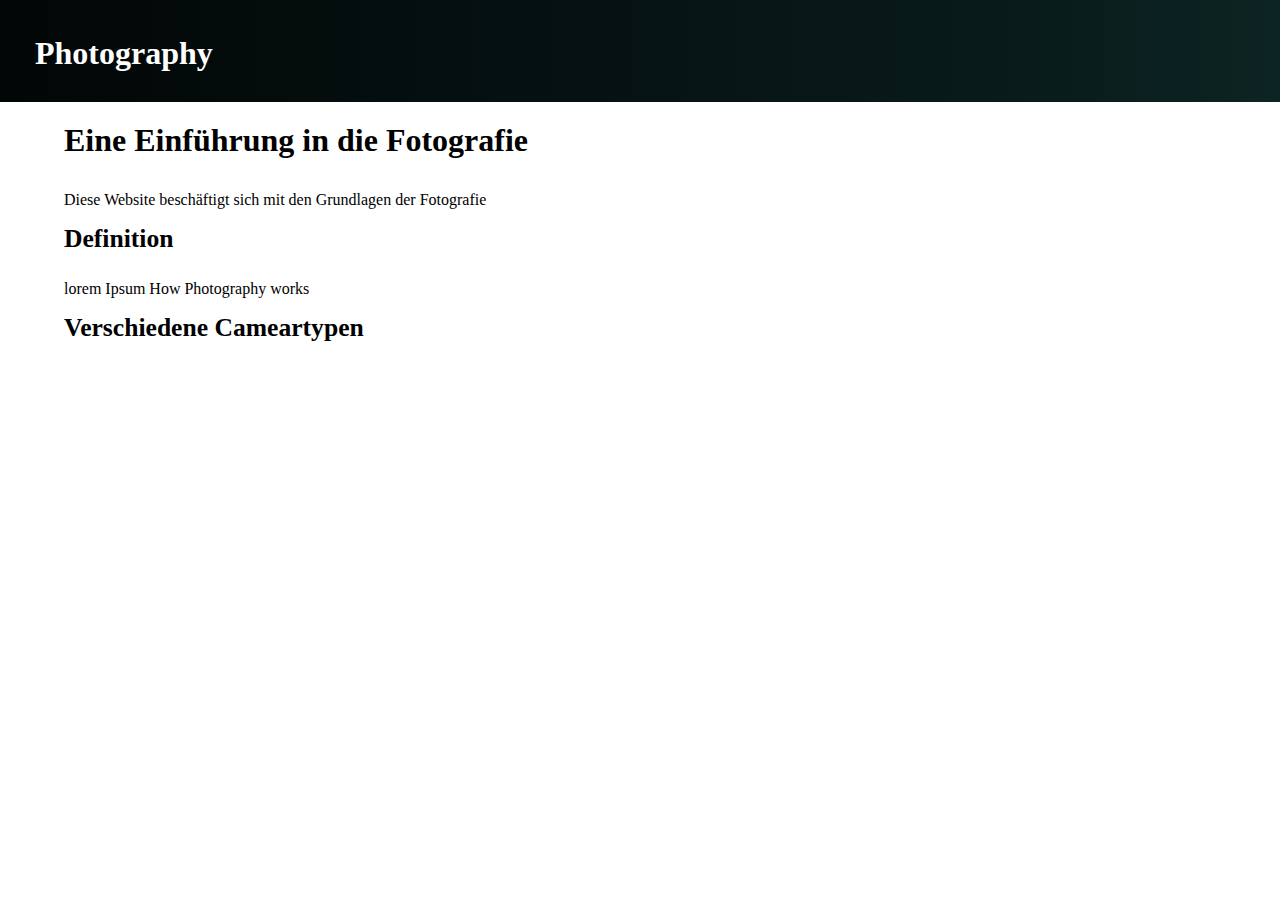
==== lukas/index.html @ 063a9a59 "[LH] Erster Entwurf" ====
<!DOCTYPE html>

<head>
    <meta name="author" content="Lukas Horn">
    <title>Photography</title>
    <meta charset="utf-8"/>
    <link href="favicon.ico" rel="shortcut icon">
    <link rel="stylesheet" href="lukas_styles.css">
</head>

<body>
    <nav id="navbar">
        <h1 id="headline">Photography</h1>
        <ul>                
            <li>
                <a href=""></a>
            </li>
            <li>
                <a href=""></a>
            </li>
        </ul>
        
    </nav>
    <div class="clearfix"></div>
    <div id="wrapper"> 
        <section>
            <h1>Eine Einführung in die Fotografie</h1>
            <p> Diese Website beschäftigt sich mit den Grundlagen der Fotografie</p>
        </section>
        <section>
            <h2>Definition</h2>
            <p> lorem Ipsum How Photography works</p>
        </section>
        <section>
            <h2>Verschiedene Cameartypen</h2>
        </section>
    </div>

</body>
---- lukas/lukas_styles.css ----
/*Base Farben

nach Paletton
darkest       RGB 020606
dark          RGB 0C2423
BASE:         RGB 164A48
light         RGB 1D7C78
ligthest      RGB 1FCBC4


/* Reset */
*{
	padding:0;
	margin:0;
}
h1{
  font-size:2em;
  margin-bottom: 1em;
  font-weight: bold;
}
  
h2{
  font-size:1.6em;
  margin-bottom: 1em;
}
  
h3{
  font-size:1.4em;
  margin-bottom: 1em;
}

section{
  padding-bottom: 15px;
}

/* Element-selectors */

body {
  background-color:#FFF;
}

a{
  text-decoration:none;
}
a:link{
  color:#fff;
}
a:visited{
  color:#fff;
}
a:hover, a:focus{
	color:#E7BC41;
}
a:active{
  color:#FFF; 
  background-color:#093A80;
}

/* Class-selectors */



/* ID-selectors*/

#wrapper{
  width: 90%;
  min-height: 90%;
  margin-left: 5%;
  /*background-color: #093A80;*/
}

#navbar{
  background: #020606;
  background: linear-gradient(90deg,#020606 0%, #091b1b 80%, #0C2423 100%);
  
  
  color: #FFF;
  padding: 35px;
  margin-bottom: 20px;
}

#navbar ul{
  margin-left: 50%;
  padding-top: 10px;
}

#navbar li{
  list-style-type: none;
  display: inline;
  margin-right: 9em;
  font-size: 1.2em;
  font-weight: bold;
}

#headline{
  float: left;
}
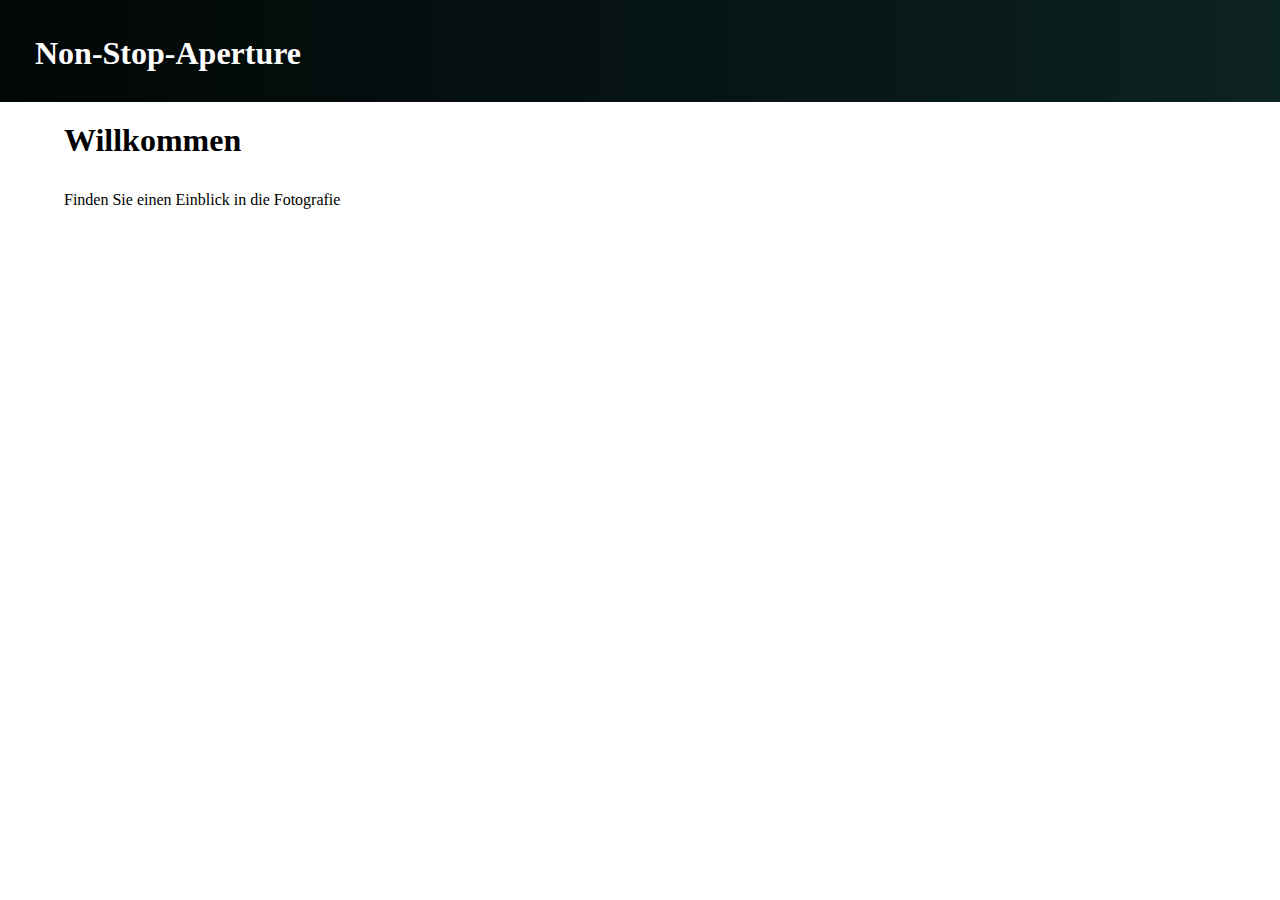
==== commit ad8afd76: "Zwischensicherung" ====
--- a/lukas/index.html
+++ b/lukas/index.html
@@ -2,7 +2,7 @@
 
 <head>
     <meta name="author" content="Lukas Horn">
-    <title>Photography</title>
+    <title>NonStopAperture</title>
     <meta charset="utf-8"/>
     <link href="favicon.ico" rel="shortcut icon">
     <link rel="stylesheet" href="lukas_styles.css">
@@ -10,7 +10,7 @@
 
 <body>
     <nav id="navbar">
-        <h1 id="headline">Photography</h1>
+        <h1 id="headline">Non-Stop-Aperture</h1>
         <ul>                
             <li>
                 <a href=""></a>
@@ -24,16 +24,10 @@
     <div class="clearfix"></div>
     <div id="wrapper"> 
         <section>
-            <h1>Eine Einführung in die Fotografie</h1>
-            <p> Diese Website beschäftigt sich mit den Grundlagen der Fotografie</p>
+            <h1>Willkommen</h1>
+            <p> Finden Sie einen Einblick in die Fotografie</p>
         </section>
-        <section>
-            <h2>Definition</h2>
-            <p> lorem Ipsum How Photography works</p>
-        </section>
-        <section>
-            <h2>Verschiedene Cameartypen</h2>
-        </section>
+        
     </div>
 
 </body>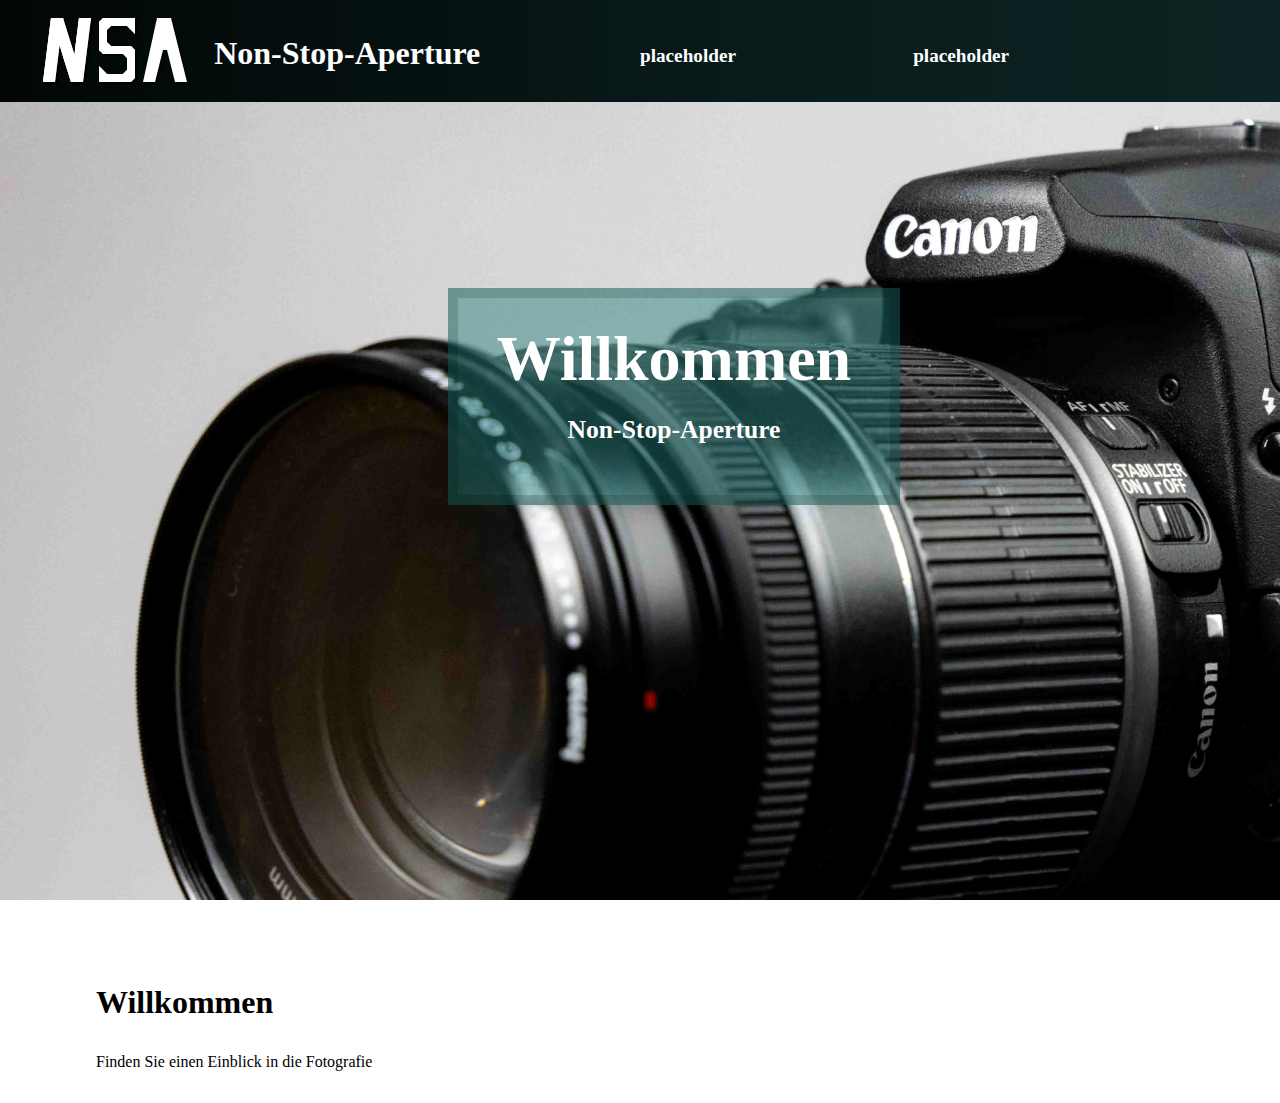
==== commit bb69fa60: "Lukas V1" ====
--- a/lukas/index.html
+++ b/lukas/index.html
@@ -6,28 +6,40 @@
     <meta charset="utf-8"/>
     <link href="favicon.ico" rel="shortcut icon">
     <link rel="stylesheet" href="lukas_styles.css">
+    
 </head>
 
 <body>
     <nav id="navbar">
+        <canvas id="logocanvas" width="160" height="80"> </canvas>
+        <script src="canvasscript.js"></script>
         <h1 id="headline">Non-Stop-Aperture</h1>
         <ul>                
             <li>
-                <a href=""></a>
+                <a href="">placeholder</a>
             </li>
             <li>
-                <a href=""></a>
+                <a href="">placeholder</a>
             </li>
         </ul>
-        
+        <div class="clearfix"></div>
     </nav>
-    <div class="clearfix"></div>
+    
     <div id="wrapper"> 
-        <section>
+        <div class="background" id="backgroundImage1">
+            <div id="welcome">
+                <h1>Willkommen</h1>
+                <h2>Non-Stop-Aperture</h2>
+            </div>
+        </div>
+        <section class="foreground" id="startcontent">
             <h1>Willkommen</h1>
             <p> Finden Sie einen Einblick in die Fotografie</p>
+            
         </section>
-        
+        <div class="background">
+            
+        </div>
     </div>
 
 </body>--- a/lukas/lukas_styles.css
+++ b/lukas/lukas_styles.css
@@ -49,34 +49,66 @@
   color:#fff;
 }
 a:hover, a:focus{
-	color:#E7BC41;
-}
-a:active{
-  color:#FFF; 
-  background-color:#093A80;
+	color:#1FCBC4;
 }
 
 /* Class-selectors */
 
+.background{
+
+}
+.foreground{
+  background-color: #FFF;
+  padding: 2em 6em;
+}
+
 
 
 /* ID-selectors*/
+#welcome{
+  background-color: rgba(29, 124, 120, 45%);
+  border: 10px solid rgba(2, 6, 5, 15%);
+  width: 30%;
+  position: absolute;
+  left: 35%;
+  top: 32%;
+  color: #fff;
+  font-weight: bold;
+  text-align: center;
+  padding: 1.5em;
+}
+
+#welcome h1{
+  font-size: 4em;
+  margin-bottom: 0.3em;
+}
+
+#startcontent{
+  
+}
+
+#backgroundImage1{
+  background-attachment: fixed;
+  background-image: url("assets/pictures/HintergrundTitel_1747_1280.jpg");
+  background-repeat: no-repeat;
+  background-size: cover;
+  height: 850px;
+}
 
 #wrapper{
-  width: 90%;
-  min-height: 90%;
-  margin-left: 5%;
-  /*background-color: #093A80;*/
+  margin-top: 0;
+  width: 100%;
+  min-height: 0;
 }
 
 #navbar{
   background: #020606;
-  background: linear-gradient(90deg,#020606 0%, #091b1b 80%, #0C2423 100%);
-  
-  
+  background: linear-gradient(90deg,#020606 0%, #091b1b 60%, #0C2423 100%);
   color: #FFF;
   padding: 35px;
-  margin-bottom: 20px;
+  position: sticky;
+  top: 0;
+  z-index: 1;
 }
 
 #navbar ul{
@@ -92,6 +124,12 @@
   font-weight: bold;
 }
 
+#logocanvas{
+  margin-top: -25px;
+  float: left;
+  margin-right:1.2em ;
+}
+
 #headline{
   float: left;
 }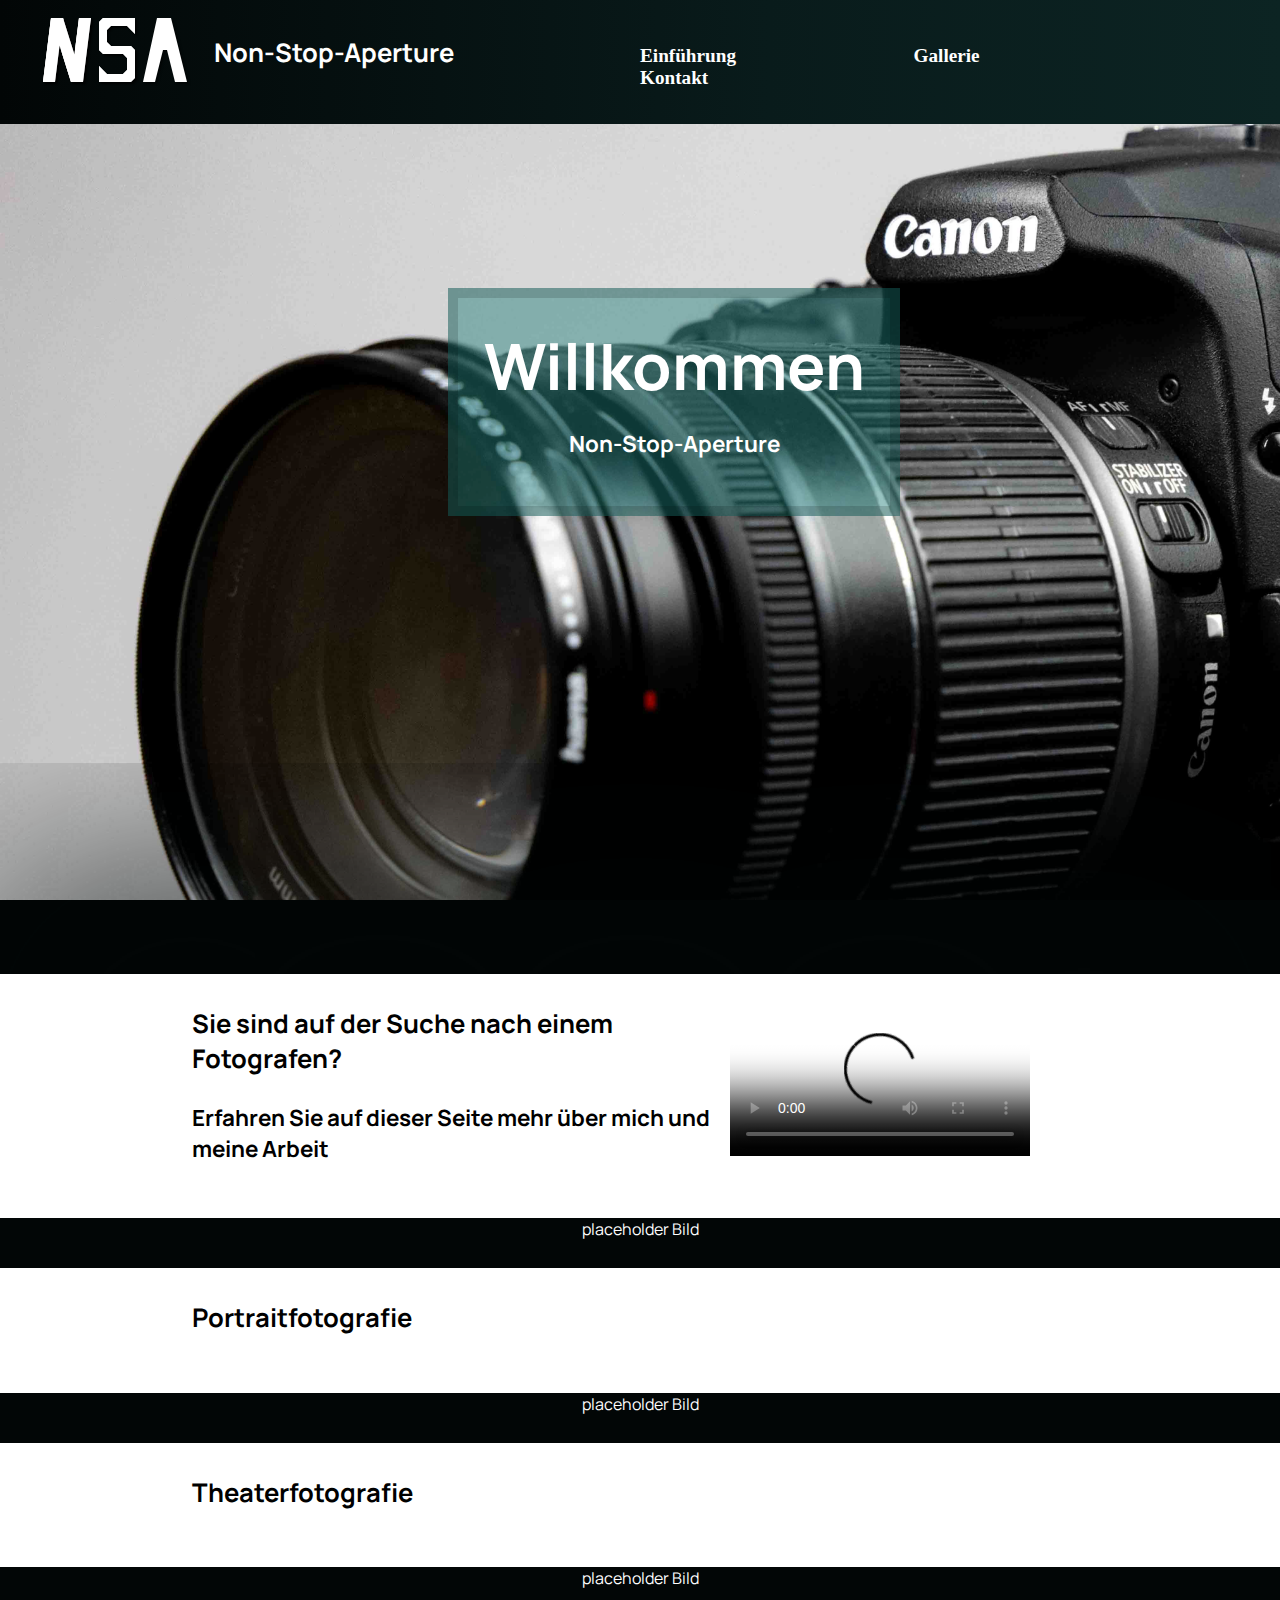
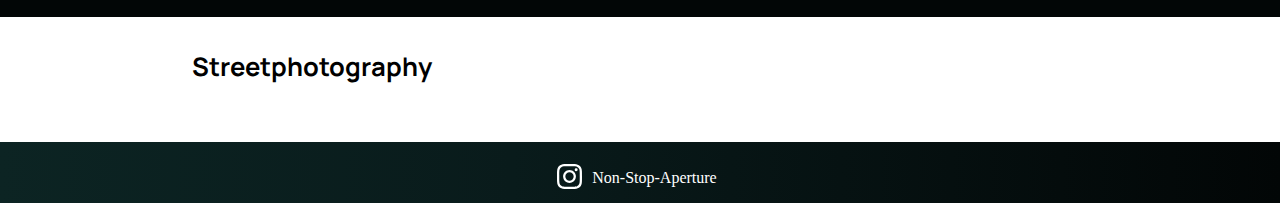
==== commit a6b6b8ae: "Lukas Strukturupdate" ====
--- a/lukas/index.html
+++ b/lukas/index.html
@@ -6,7 +6,9 @@
     <meta charset="utf-8"/>
     <link href="favicon.ico" rel="shortcut icon">
     <link rel="stylesheet" href="lukas_styles.css">
-    
+    <link rel="preconnect" href="https://fonts.googleapis.com">
+    <link rel="preconnect" href="https://fonts.gstatic.com" crossorigin>
+    <link href="https://fonts.googleapis.com/css2?family=Manrope:wght@200..800&display=swap" rel="stylesheet">
 </head>
 
 <body>
@@ -16,10 +18,13 @@
         <h1 id="headline">Non-Stop-Aperture</h1>
         <ul>                
             <li>
-                <a href="">placeholder</a>
+                <a href="">Einführung</a>
             </li>
             <li>
-                <a href="">placeholder</a>
+                <a href="">Gallerie</a>
+            </li>
+            <li>
+                <a href="">Kontakt</a>
             </li>
         </ul>
         <div class="clearfix"></div>
@@ -33,13 +38,53 @@
             </div>
         </div>
         <section class="foreground" id="startcontent">
-            <h1>Willkommen</h1>
-            <p> Finden Sie einen Einblick in die Fotografie</p>
-            
+            <div class="gridtext">
+                <h1>Sie sind auf der Suche nach einem Fotografen?</h1>
+                <h2> Erfahren Sie auf dieser Seite mehr über mich und meine Arbeit</h>
+            </div>
+            <div class="gridvideo">
+                <video controls poster="placeholder">
+                    Leider unterstützt ihr Browser keine Videos. 
+                    Das angegebene Video stellt mich in einem kurzen Intro als Fotografen vor
+                    <source src="placeholder" type="video/placeholder"/>
+                    <source src="placeholder" type="video/placeholder"/>
+                    <source src="placeholder" type="video/placeholder"/>
+                </video>
+            </div>
         </section>
         <div class="background">
-            
+            <p>placeholder Bild</p>
+
         </div>
+        <section class="foreground">
+            <h1>Portraitfotografie</h1>
+
+        </section>
+
+        <div class="background">
+            <p>placeholder Bild</p>
+
+        </div>
+
+        <section class="foreground">
+            <h1>Theaterfotografie</h1>
+
+        </section>
+
+        <div class="background">
+            <p>placeholder Bild</p> 
+
+        </div>
+
+        <section class="foreground">
+            <h1>Streetphotography</h1>
+
+        </section>
+
     </div>
+    <footer>
+        
+        <a href="https://www.instagram.com/nonstopaperture"><img id="footer_INSTAGRAM" src="assets/pictures/Instagram_Glyph_White.svg" alt="Logo Instagram" width="25" height="25"/>  Non-Stop-Aperture</a>
+    </footer>
 
 </body>--- a/lukas/lukas_styles.css
+++ b/lukas/lukas_styles.css
@@ -13,27 +13,53 @@
 	padding:0;
 	margin:0;
 }
+
+/* Element-selectors */
 h1{
-  font-size:2em;
+  font-size:1.6em;
   margin-bottom: 1em;
   font-weight: bold;
+  font-family: "Manrope", sans-serif;
 }
   
 h2{
-  font-size:1.6em;
+  font-size:1.4em;
   margin-bottom: 1em;
+  font-family: "Manrope", sans-serif;
 }
   
 h3{
-  font-size:1.4em;
+  font-size:1.2em;
   margin-bottom: 1em;
+  font-family: "Manrope", sans-serif;
+}
+
+p{
+  font-family: "Manrope", sans-serif;
+  margin-bottom: 0.4em;
 }
 
 section{
   padding-bottom: 15px;
 }
 
-/* Element-selectors */
+footer{
+  text-align: center;
+  padding: 1em;
+  background: #020606;
+  color: #FFF;
+  background: linear-gradient(270deg,#020606 0%, #091b1b 60%, #0C2423 100%);
+}
+
+footer img{
+  position: relative;
+  top: 6px;
+  right: 6px;
+}
+
+footer a:hover, a:focus{
+	color:#fff;
+}
 
 body {
   background-color:#FFF;
@@ -55,13 +81,28 @@
 /* Class-selectors */
 
 .background{
+  background-color: #020606;
+  background-attachment: fixed; 
+  background-repeat: no-repeat;
+  background-size: cover;
+  min-height: 50px;
+}
+.background p{
+  color: #FFF;
+  text-align: center;
+}
 
-}
 .foreground{
   background-color: #FFF;
-  padding: 2em 6em;
+  padding: 2em 12em;
 }
 
+.gridtext{
+  grid-area: Text;
+}
+.gridvideo{
+  grid-area: Video;
+}
 
 
 /* ID-selectors*/
@@ -81,24 +122,28 @@
 #welcome h1{
   font-size: 4em;
   margin-bottom: 0.3em;
+  /*text-shadow: 1em 1em 1em 020606;*/
 }
 
 #startcontent{
-  
+  box-shadow: 0px -70px 300px #020606;
+  display: grid; 
+  grid-template-columns: 1fr 1fr 1fr 1fr 1fr; 
+  grid-template-rows: 1fr; 
+  gap: 0px 0px; 
+  grid-template-areas: 
+    "Text Text Text Video Video"; 
 }
 
 #backgroundImage1{
-  background-attachment: fixed;
   background-image: url("assets/pictures/HintergrundTitel_1747_1280.jpg");
-  background-repeat: no-repeat;
-  background-size: cover;
   height: 850px;
 }
 
 #wrapper{
   margin-top: 0;
   width: 100%;
-  min-height: 0;
+  min-height: 1108px; /*Muss am Ende noch raus*/
 }
 
 #navbar{
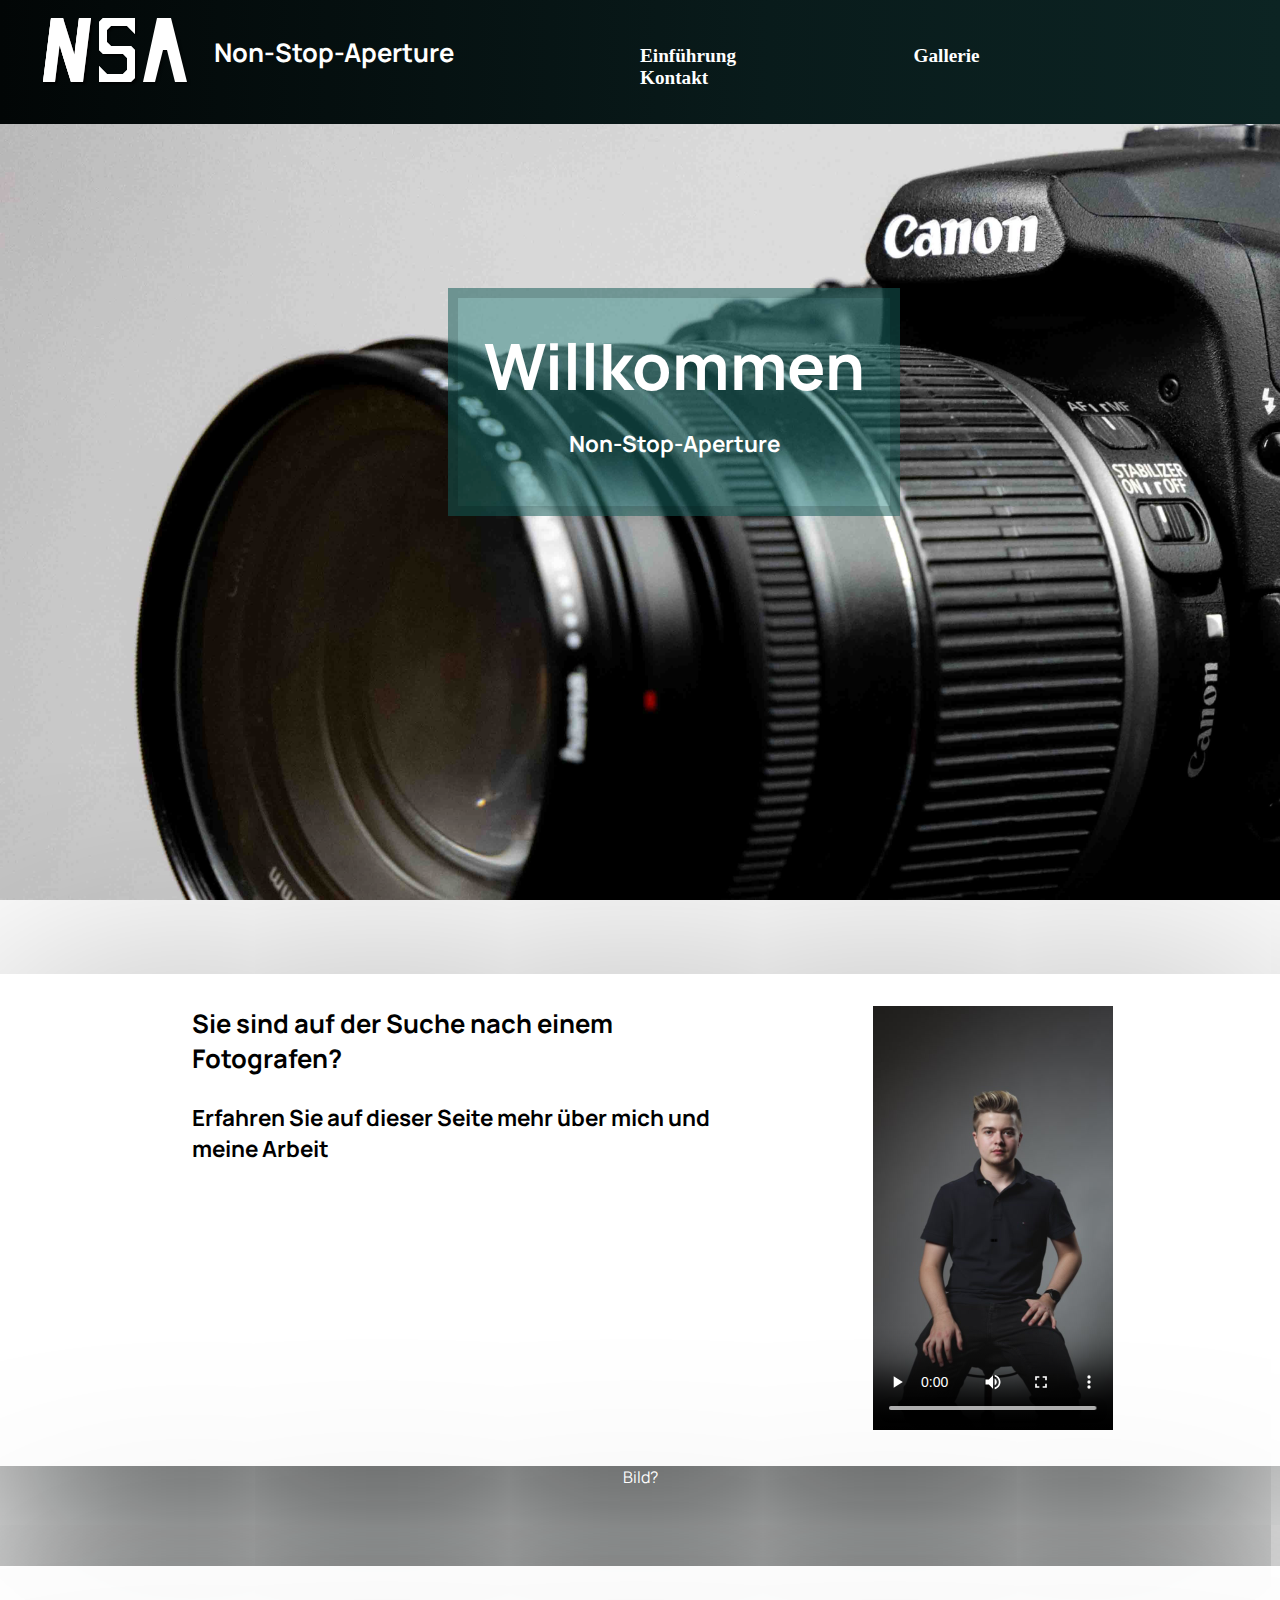
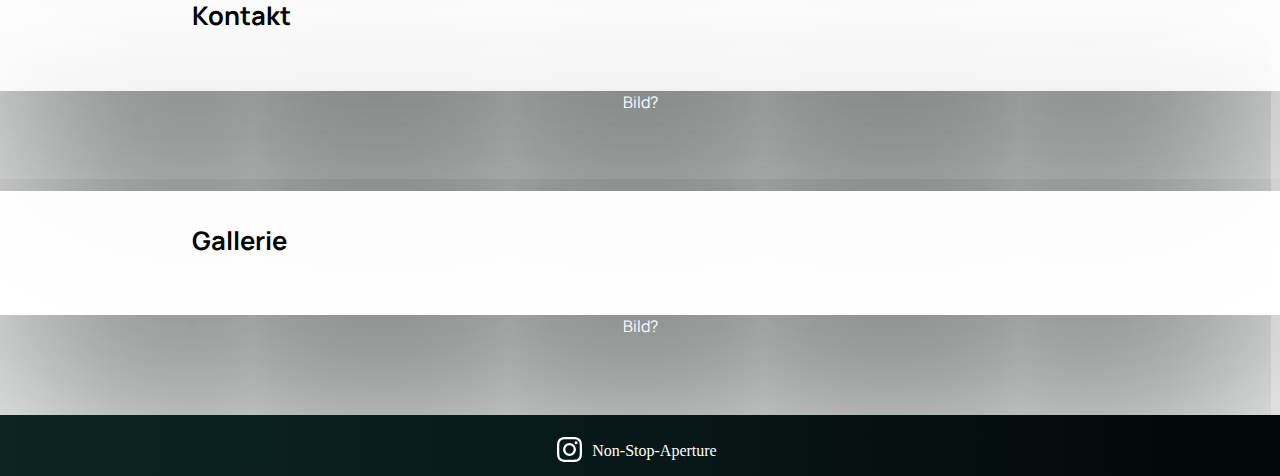
==== commit a0389ba9: "Lukas +Video" ====
--- a/lukas/index.html
+++ b/lukas/index.html
@@ -43,43 +43,41 @@
                 <h2> Erfahren Sie auf dieser Seite mehr über mich und meine Arbeit</h>
             </div>
             <div class="gridvideo">
-                <video controls poster="placeholder">
+                <video controls poster="assets/pictures/VIDEOTh_480_848_2.jpg" width="240" height="424">
                     Leider unterstützt ihr Browser keine Videos. 
                     Das angegebene Video stellt mich in einem kurzen Intro als Fotografen vor
-                    <source src="placeholder" type="video/placeholder"/>
-                    <source src="placeholder" type="video/placeholder"/>
-                    <source src="placeholder" type="video/placeholder"/>
+                    <source src="assets/video/WEBDES2.mp4" type="video/mp4"/>
+                    <source src="assets/video/WEBDES2.mov" type="video/mov"/>
+                    <source src="assets/video/WEBDES2.webm" type="video/webm"/>
                 </video>
             </div>
         </section>
         <div class="background">
-            <p>placeholder Bild</p>
+            <p>Bild?</p> 
 
         </div>
         <section class="foreground">
-            <h1>Portraitfotografie</h1>
+            <h1>Kontakt</h1>
 
         </section>
 
         <div class="background">
-            <p>placeholder Bild</p>
+            <p>Bild?</p> 
 
         </div>
 
         <section class="foreground">
-            <h1>Theaterfotografie</h1>
+            <h1>Gallerie</h1>
 
         </section>
 
         <div class="background">
-            <p>placeholder Bild</p> 
+            <p>Bild?</p> 
 
         </div>
 
-        <section class="foreground">
-            <h1>Streetphotography</h1>
+       
 
-        </section>
 
     </div>
     <footer>
--- a/lukas/lukas_styles.css
+++ b/lukas/lukas_styles.css
@@ -81,11 +81,11 @@
 /* Class-selectors */
 
 .background{
-  background-color: #020606;
+  /*background-color: #020606;
   background-attachment: fixed; 
   background-repeat: no-repeat;
-  background-size: cover;
-  min-height: 50px;
+  background-size: cover;*/
+  min-height: 100px;
 }
 .background p{
   color: #FFF;
@@ -93,8 +93,10 @@
 }
 
 .foreground{
-  background-color: #FFF;
+  background-color: rgba(255, 255, 255, 0.952);
   padding: 2em 12em;
+  box-shadow: 0px -70px 300px #020606;
+  box-shadow: 0px 70px 300px #020606;
 }
 
 .gridtext{
@@ -102,6 +104,7 @@
 }
 .gridvideo{
   grid-area: Video;
+  margin-left: 40%;
 }
 
 
@@ -122,11 +125,10 @@
 #welcome h1{
   font-size: 4em;
   margin-bottom: 0.3em;
-  /*text-shadow: 1em 1em 1em 020606;*/
 }
 
 #startcontent{
-  box-shadow: 0px -70px 300px #020606;
+  
   display: grid; 
   grid-template-columns: 1fr 1fr 1fr 1fr 1fr; 
   grid-template-rows: 1fr; 
@@ -136,14 +138,19 @@
 }
 
 #backgroundImage1{
-  background-image: url("assets/pictures/HintergrundTitel_1747_1280.jpg");
+  /*background-image: url("assets/pictures/HintergrundTitel_1747_1280.jpg");*/
   height: 850px;
 }
 
 #wrapper{
   margin-top: 0;
   width: 100%;
-  min-height: 1108px; /*Muss am Ende noch raus*/
+  
+  background-attachment: fixed; 
+  background-repeat: no-repeat;
+  background-size: cover;
+  min-height: 50px;
+  background-image: url("assets/pictures/HintergrundTitel_1747_1280.jpg");
 }
 
 #navbar{
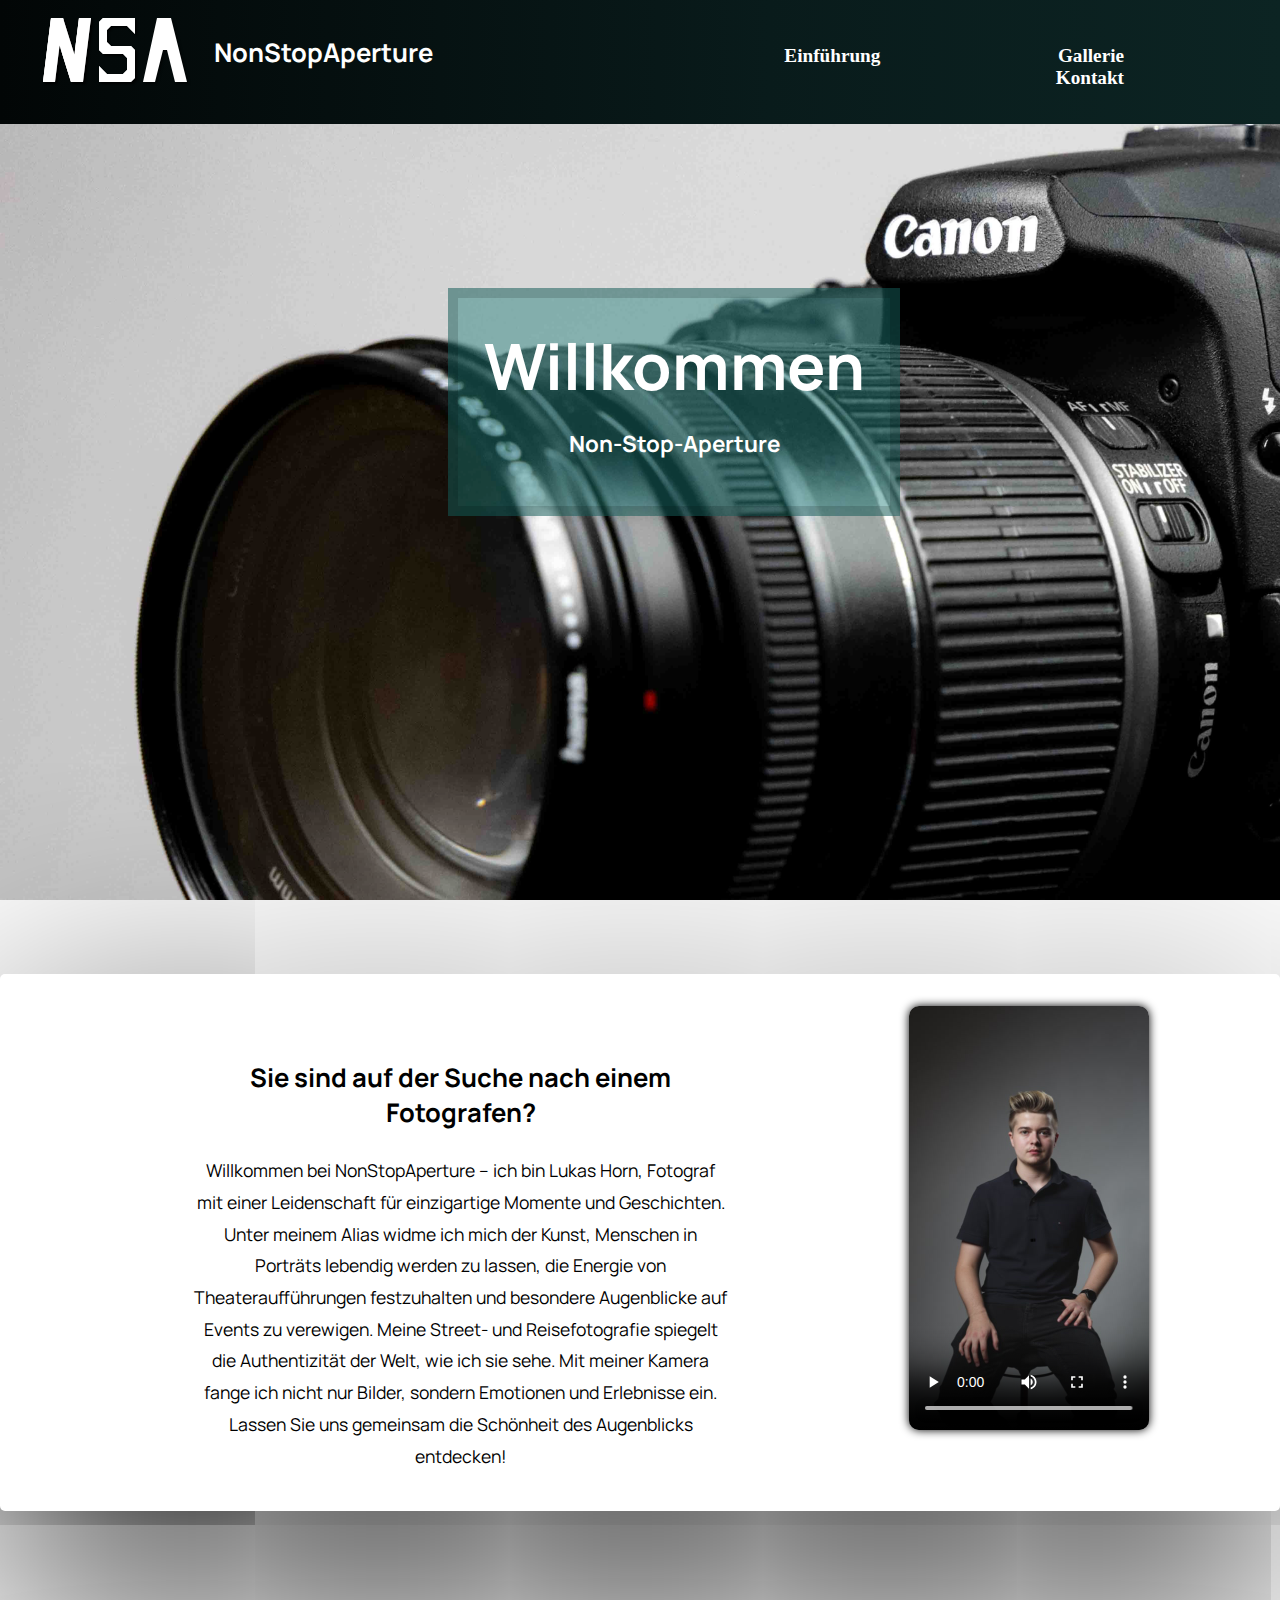
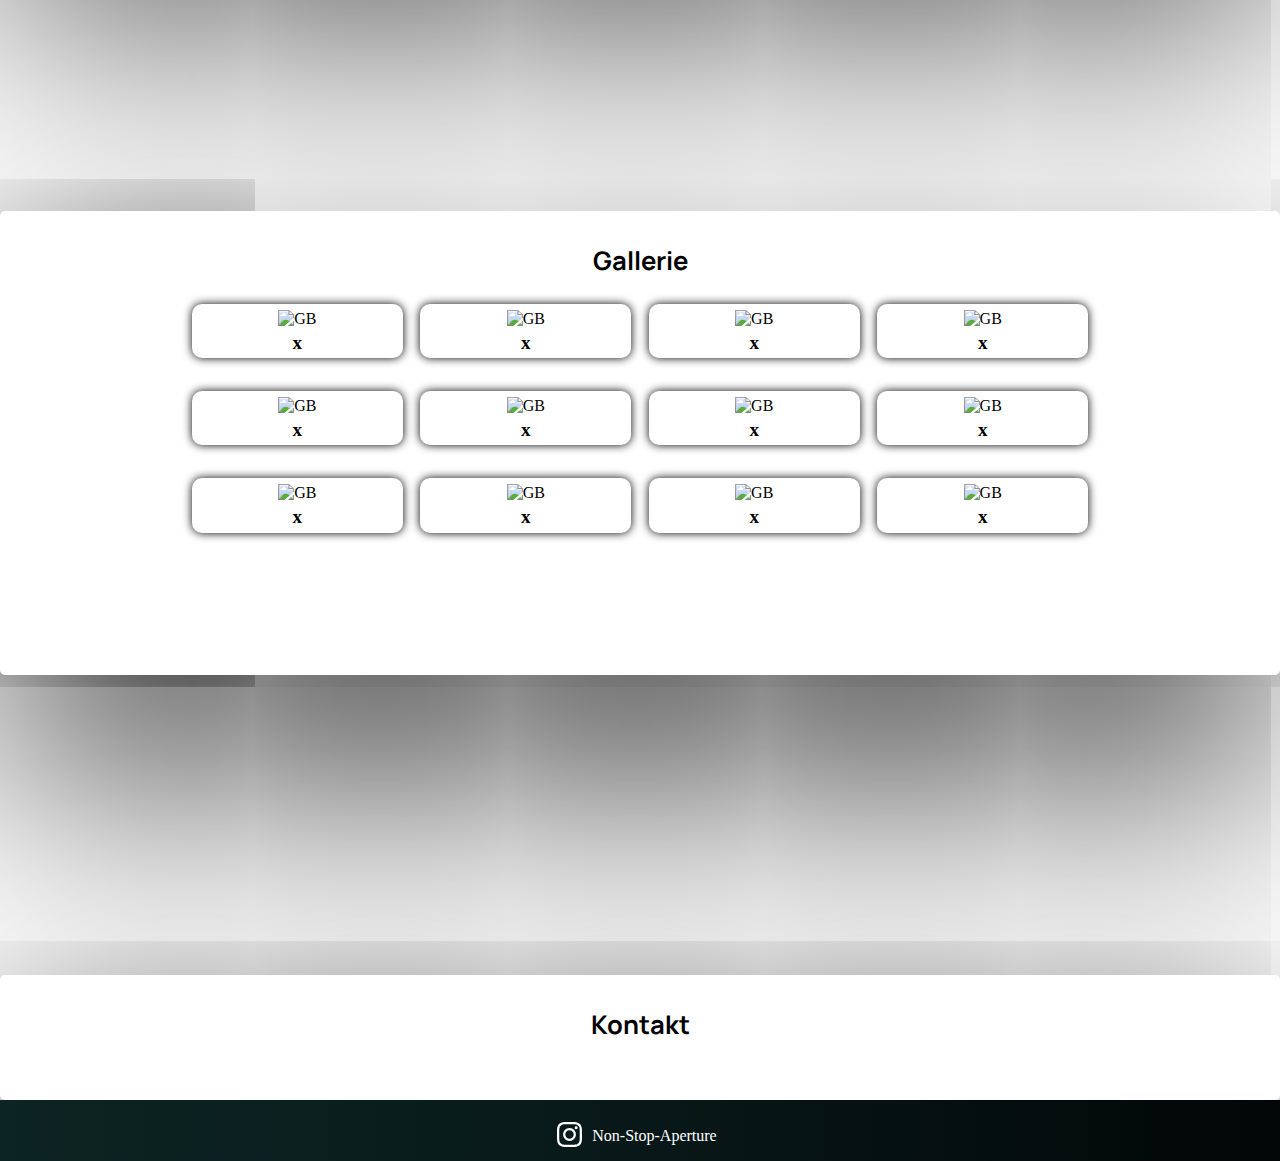
==== commit 9cf4c2c1: "Lukas Struktur / erste Bilder" ====
--- a/lukas/index.html
+++ b/lukas/index.html
@@ -1,4 +1,10 @@
 <!DOCTYPE html>
+
+<!--Notizen
+
+- Video Thumbnail 
+
+-->
 
 <head>
     <meta name="author" content="Lukas Horn">
@@ -12,10 +18,10 @@
 </head>
 
 <body>
-    <nav id="navbar">
-        <canvas id="logocanvas" width="160" height="80"> </canvas>
+    <nav>
+        <canvas id="logocanvas" width="160" height="80"> Logo NonStopAperture </canvas>
         <script src="canvasscript.js"></script>
-        <h1 id="headline">Non-Stop-Aperture</h1>
+        <h1 id="headline">NonStopAperture</h1>
         <ul>                
             <li>
                 <a href="">Einführung</a>
@@ -38,46 +44,137 @@
             </div>
         </div>
         <section class="foreground" id="startcontent">
-            <div class="gridtext">
+            <div id="gridtext">
                 <h1>Sie sind auf der Suche nach einem Fotografen?</h1>
-                <h2> Erfahren Sie auf dieser Seite mehr über mich und meine Arbeit</h>
+                <p> Willkommen bei NonStopAperture – ich bin Lukas Horn, Fotograf mit einer Leidenschaft für einzigartige Momente und Geschichten. 
+                    Unter meinem Alias widme ich mich der Kunst, Menschen in Porträts lebendig werden zu lassen, 
+                    die Energie von Theateraufführungen festzuhalten und besondere Augenblicke auf Events zu verewigen. 
+                    Meine Street- und Reisefotografie spiegelt die Authentizität der Welt, wie ich sie sehe. 
+                    Mit meiner Kamera fange ich nicht nur Bilder, sondern Emotionen und Erlebnisse ein. 
+                    Lassen Sie uns gemeinsam die Schönheit des Augenblicks entdecken!</p>
             </div>
-            <div class="gridvideo">
+            <div id="gridvideo">
                 <video controls poster="assets/pictures/VIDEOTh_480_848_2.jpg" width="240" height="424">
-                    Leider unterstützt ihr Browser keine Videos. 
-                    Das angegebene Video stellt mich in einem kurzen Intro als Fotografen vor
-                    <source src="assets/video/WEBDES2.mp4" type="video/mp4"/>
-                    <source src="assets/video/WEBDES2.mov" type="video/mov"/>
-                    <source src="assets/video/WEBDES2.webm" type="video/webm"/>
+                    <source src="assets/video/IntroVideo_480_848.mp4" type="video/mp4"/>
+                    <source src="assets/video/IntroVideo_480_848.mov" type="video/mov"/>
+                    <source src="assets/video/IntroVideo_480_848.webm" type="video/webm"/>
                 </video>
             </div>
         </section>
-        <div class="background">
-            <p>Bild?</p> 
+        <div class="background" id="backgroundImage2">
 
         </div>
+        <section class="foreground" id="Gallerie">
+            <h1>Gallerie</h1>
+            <div id="BilderGallerieGrid">
+                <div id="Bild1">
+                    <figure class="GallerieGridBild">
+                         <img src="assets/pictures/placeholder" alt="GB" >
+                         <figcaption>
+                            x
+                         </figcaption>
+                    </figure>
+                </div>
+                <div id="Bild2">
+                    <figure class="GallerieGridBild">
+                        <img src="assets/pictures/placeholder" alt="GB">
+                        <figcaption>
+                           x
+                        </figcaption>
+                   </figure>
+                </div>
+                <div id="Bild3" >
+                    <figure class="GallerieGridBild">
+                        <img src="assets/pictures/placeholder" alt="GB">
+                        <figcaption>
+                           x
+                        </figcaption>
+                   </figure>
+                </div>
+                <div id="Bild4" >
+                    <figure class="GallerieGridBild">
+                        <img src="assets/pictures/placeholder" alt="GB">
+                        <figcaption>
+                           x
+                        </figcaption>
+                   </figure>
+                </div>
+                <div id="Bild5">
+                    <figure class="GallerieGridBild">
+                        <img src="assets/pictures/placeholder" alt="GB">
+                        <figcaption>
+                           x
+                        </figcaption>
+                   </figure>
+                </div>
+                <div id="Bild6">
+                    <figure class="GallerieGridBild">
+                        <img src="assets/pictures/placeholder" alt="GB">
+                        <figcaption>
+                           x
+                        </figcaption>
+                   </figure>
+                </div>
+                <div id="Bild7">
+                    <figure class="GallerieGridBild">
+                        <img src="assets/pictures/placeholder" alt="GB">
+                        <figcaption>
+                           x
+                        </figcaption>
+                   </figure>
+                </div>
+                <div id="Bild8">
+                    <figure class="GallerieGridBild">
+                        <img src="assets/pictures/placeholder" alt="GB">
+                        <figcaption>
+                           x
+                        </figcaption>
+                   </figure>
+                </div>
+                <div id="Bild9">
+                    <figure class="GallerieGridBild">
+                        <img src="assets/pictures/placeholder" alt="GB">
+                        <figcaption>
+                           x
+                        </figcaption>
+                   </figure>
+                </div>
+                <div id="Bild10">
+                    <figure class="GallerieGridBild">
+                        <img src="assets/pictures/placeholder" alt="GB">
+                        <figcaption>
+                           x
+                        </figcaption>
+                   </figure>
+                </div>
+                <div id="Bild11"> 
+                    <figure class="GallerieGridBild">
+                        <img src="assets/pictures/placeholder" alt="GB">
+                        <figcaption>
+                           x
+                        </figcaption>
+                   </figure>
+                </div>
+                <div id="Bild12">
+                    <figure class="GallerieGridBild">
+                        <img src="assets/pictures/placeholder" alt="GB">
+                        <figcaption>
+                           x
+                        </figcaption>
+                   </figure>
+                </div>
+              </div>
+        </section>
+
+        <div class="background" id="backgroundImage3">
+            
+
+        </div>
+
         <section class="foreground">
             <h1>Kontakt</h1>
 
         </section>
-
-        <div class="background">
-            <p>Bild?</p> 
-
-        </div>
-
-        <section class="foreground">
-            <h1>Gallerie</h1>
-
-        </section>
-
-        <div class="background">
-            <p>Bild?</p> 
-
-        </div>
-
-       
-
 
     </div>
     <footer>
--- a/lukas/lukas_styles.css
+++ b/lukas/lukas_styles.css
@@ -35,7 +35,9 @@
 }
 
 p{
-  font-family: "Manrope", sans-serif;
+  font-size: 1.1em;
+  font-family: "Manrope", sans-serif;
+  line-height: 1.8em;
   margin-bottom: 0.4em;
 }
 
@@ -78,13 +80,35 @@
 	color:#1FCBC4;
 }
 
+nav {
+  background: #020606;
+  background: linear-gradient(90deg,#020606 0%, #091b1b 60%, #0C2423 100%);
+  color: #FFF;
+  padding: 35px;
+  position: sticky;
+  top: 0;
+  z-index: 1;
+}
+
+nav ul{
+  padding-top: 10px; 
+  text-align: right;
+  margin-right: 10%;
+}
+
+nav li{
+  list-style-type: none;
+  display: inline;
+  margin-left: 9em;
+  font-size: 1.2em;
+  font-weight: bold;
+}
 /* Class-selectors */
 
 .background{
-  /*background-color: #020606;
   background-attachment: fixed; 
   background-repeat: no-repeat;
-  background-size: cover;*/
+  background-size: cover;
   min-height: 100px;
 }
 .background p{
@@ -93,22 +117,115 @@
 }
 
 .foreground{
-  background-color: rgba(255, 255, 255, 0.952);
+  background-color: rgba(255, 255, 255, 1);
   padding: 2em 12em;
-  box-shadow: 0px -70px 300px #020606;
-  box-shadow: 0px 70px 300px #020606;
-}
-
-.gridtext{
+  box-shadow: 0px -70px 300px #000;
+  box-shadow: 0px 70px 300px #000;
+  border-radius: 5px;
+  text-align: center;
+}
+
+.GallerieGridBild{
+  box-shadow: 0px 0px 10px #000;
+  border-radius: 10px;
+  padding: 2%;
+  
+}
+
+.GallerieGridBild img{
+  width:98%;
+  margin-top: 1%;
+  margin-bottom: 2%;
+  height: 98%;
+}
+
+.GallerieGridBild figcaption{
+  font-size: 1.2em;
+  font-weight: bold;
+}
+
+/* ID-selectors*/
+#Gallerie{
+  min-height: 400px;
+}
+
+#BilderGallerieGrid {  
+  display: grid;
+  grid-template-columns: 1fr 1fr 1fr 1fr;
+  grid-template-rows: 1fr 1fr 1fr;
+  gap: 20% 2%;
+  grid-auto-flow: row;
+  justify-content: center;
+  justify-items: stretch;
+  align-items: stretch;
+  grid-template-areas:
+    "Bild1 Bild2 Bild3 Bild4"
+    "Bild5 Bild6 Bild7 Bild8"
+    "Bild9 Bild10 Bild11 Bild12";
+}
+
+#Bild1 { 
+  grid-area: Bild1; 
+}
+
+#Bild2 { 
+  grid-area: Bild2; 
+}
+
+#Bild3 { 
+  grid-area: Bild3; 
+}
+
+#Bild4 { 
+  grid-area: Bild4; 
+}
+
+#Bild5 { 
+  grid-area: Bild5; 
+}
+
+#Bild6 { 
+  grid-area: Bild6; 
+}
+
+#Bild7 { 
+  grid-area: Bild7; 
+}
+
+#Bild8 { 
+  grid-area: Bild8; 
+}
+
+#Bild9 { 
+  grid-area: Bild9; 
+}
+
+#Bild10 { 
+  grid-area: Bild10; 
+}
+
+#Bild11 { 
+  grid-area: Bild11; 
+}
+
+#Bild12 { 
+  grid-area: Bild12; 
+}
+
+#gridtext{
   grid-area: Text;
-}
-.gridvideo{
+  margin-top: 10%;
+}
+#gridvideo{
   grid-area: Video;
-  margin-left: 40%;
-}
-
-
-/* ID-selectors*/
+  margin-left: 50%; 
+}
+
+#gridvideo video{
+  border-radius: 10px;
+  box-shadow: 0px 0px 10px #000;
+}
+
 #welcome{
   background-color: rgba(29, 124, 120, 45%);
   border: 10px solid rgba(2, 6, 5, 15%);
@@ -128,7 +245,6 @@
 }
 
 #startcontent{
-  
   display: grid; 
   grid-template-columns: 1fr 1fr 1fr 1fr 1fr; 
   grid-template-rows: 1fr; 
@@ -138,42 +254,23 @@
 }
 
 #backgroundImage1{
-  /*background-image: url("assets/pictures/HintergrundTitel_1747_1280.jpg");*/
+  background-image: url("assets/pictures/Hintergrund1_1747_1280.jpg");
   height: 850px;
+}
+
+#backgroundImage2{
+  background-image: url("assets/pictures/Hintergrund2_1280_779.JPEG");
+  height: 300px;
+}
+
+#backgroundImage3{
+  background-image: url("assets/pictures/Hintergrund3_1280_957.JPEG");
+  height: 300px;
 }
 
 #wrapper{
   margin-top: 0;
   width: 100%;
-  
-  background-attachment: fixed; 
-  background-repeat: no-repeat;
-  background-size: cover;
-  min-height: 50px;
-  background-image: url("assets/pictures/HintergrundTitel_1747_1280.jpg");
-}
-
-#navbar{
-  background: #020606;
-  background: linear-gradient(90deg,#020606 0%, #091b1b 60%, #0C2423 100%);
-  color: #FFF;
-  padding: 35px;
-  position: sticky;
-  top: 0;
-  z-index: 1;
-}
-
-#navbar ul{
-  margin-left: 50%;
-  padding-top: 10px;
-}
-
-#navbar li{
-  list-style-type: none;
-  display: inline;
-  margin-right: 9em;
-  font-size: 1.2em;
-  font-weight: bold;
 }
 
 #logocanvas{
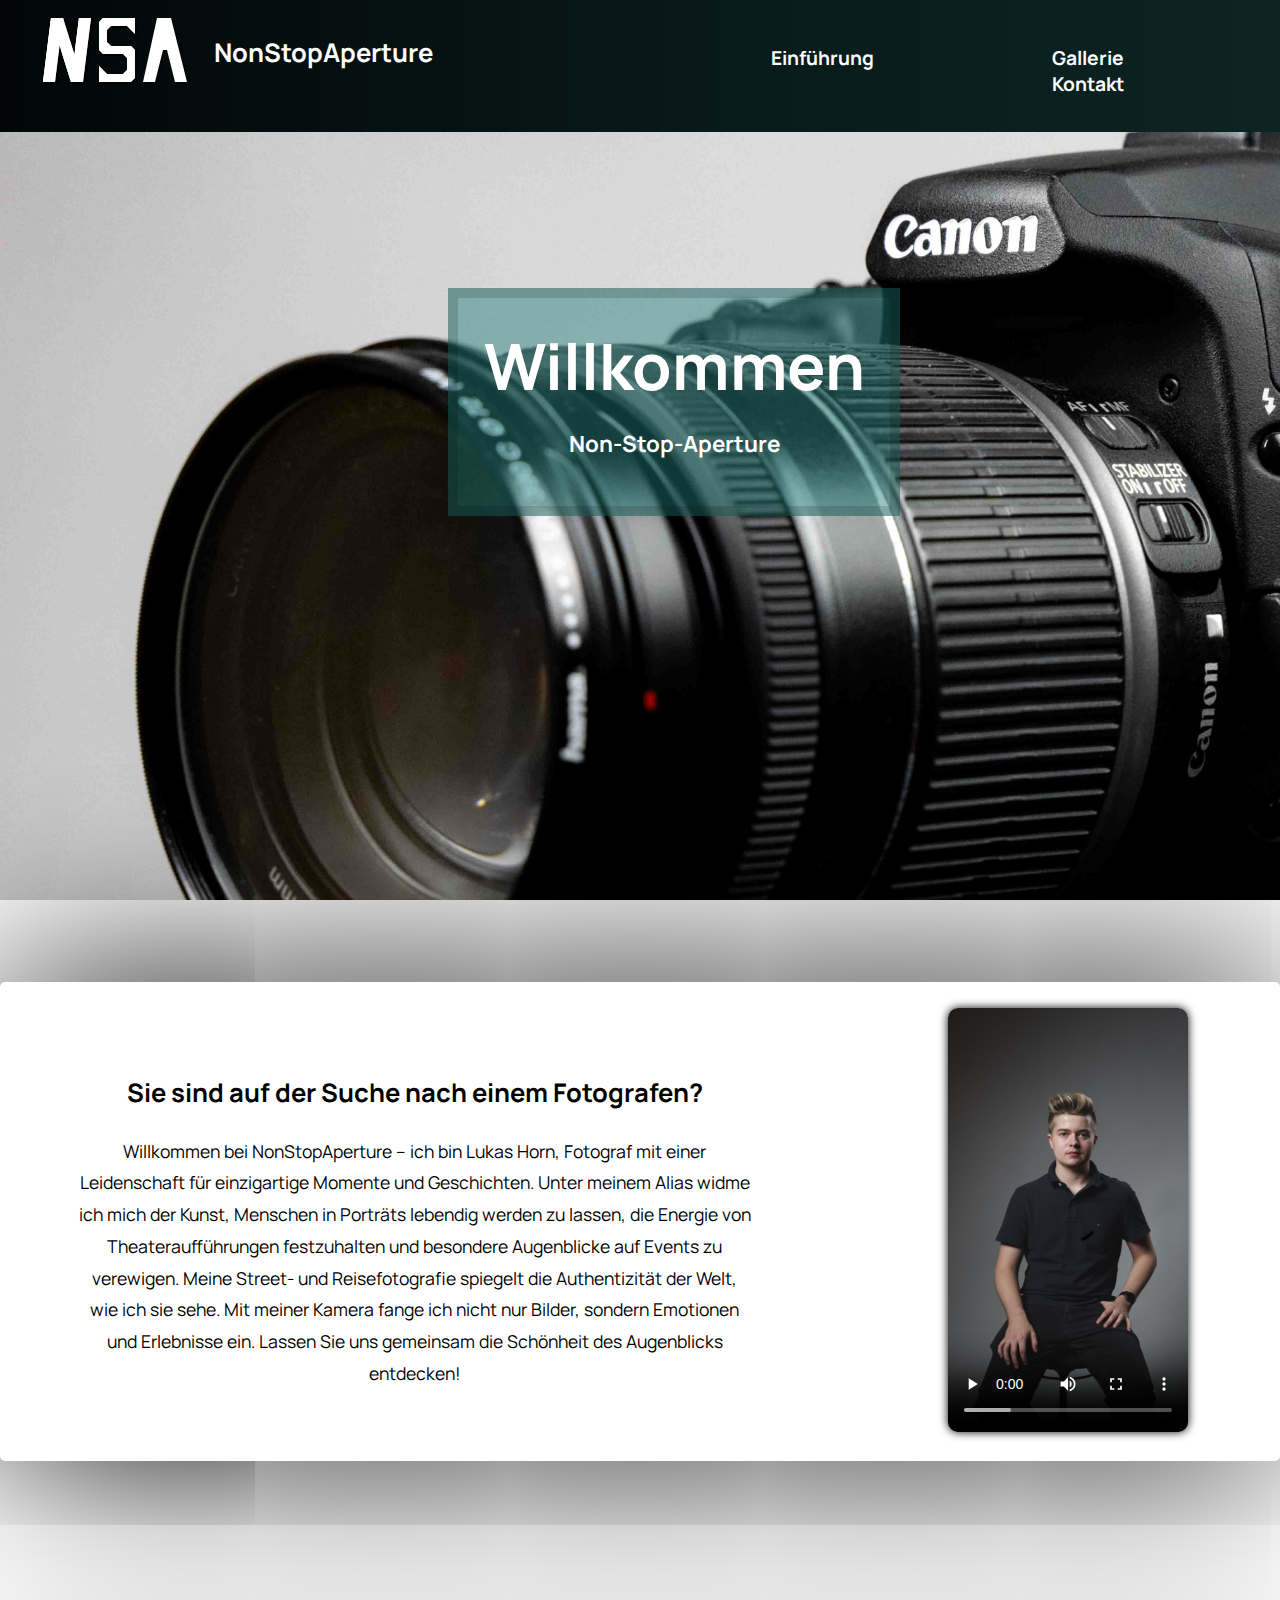
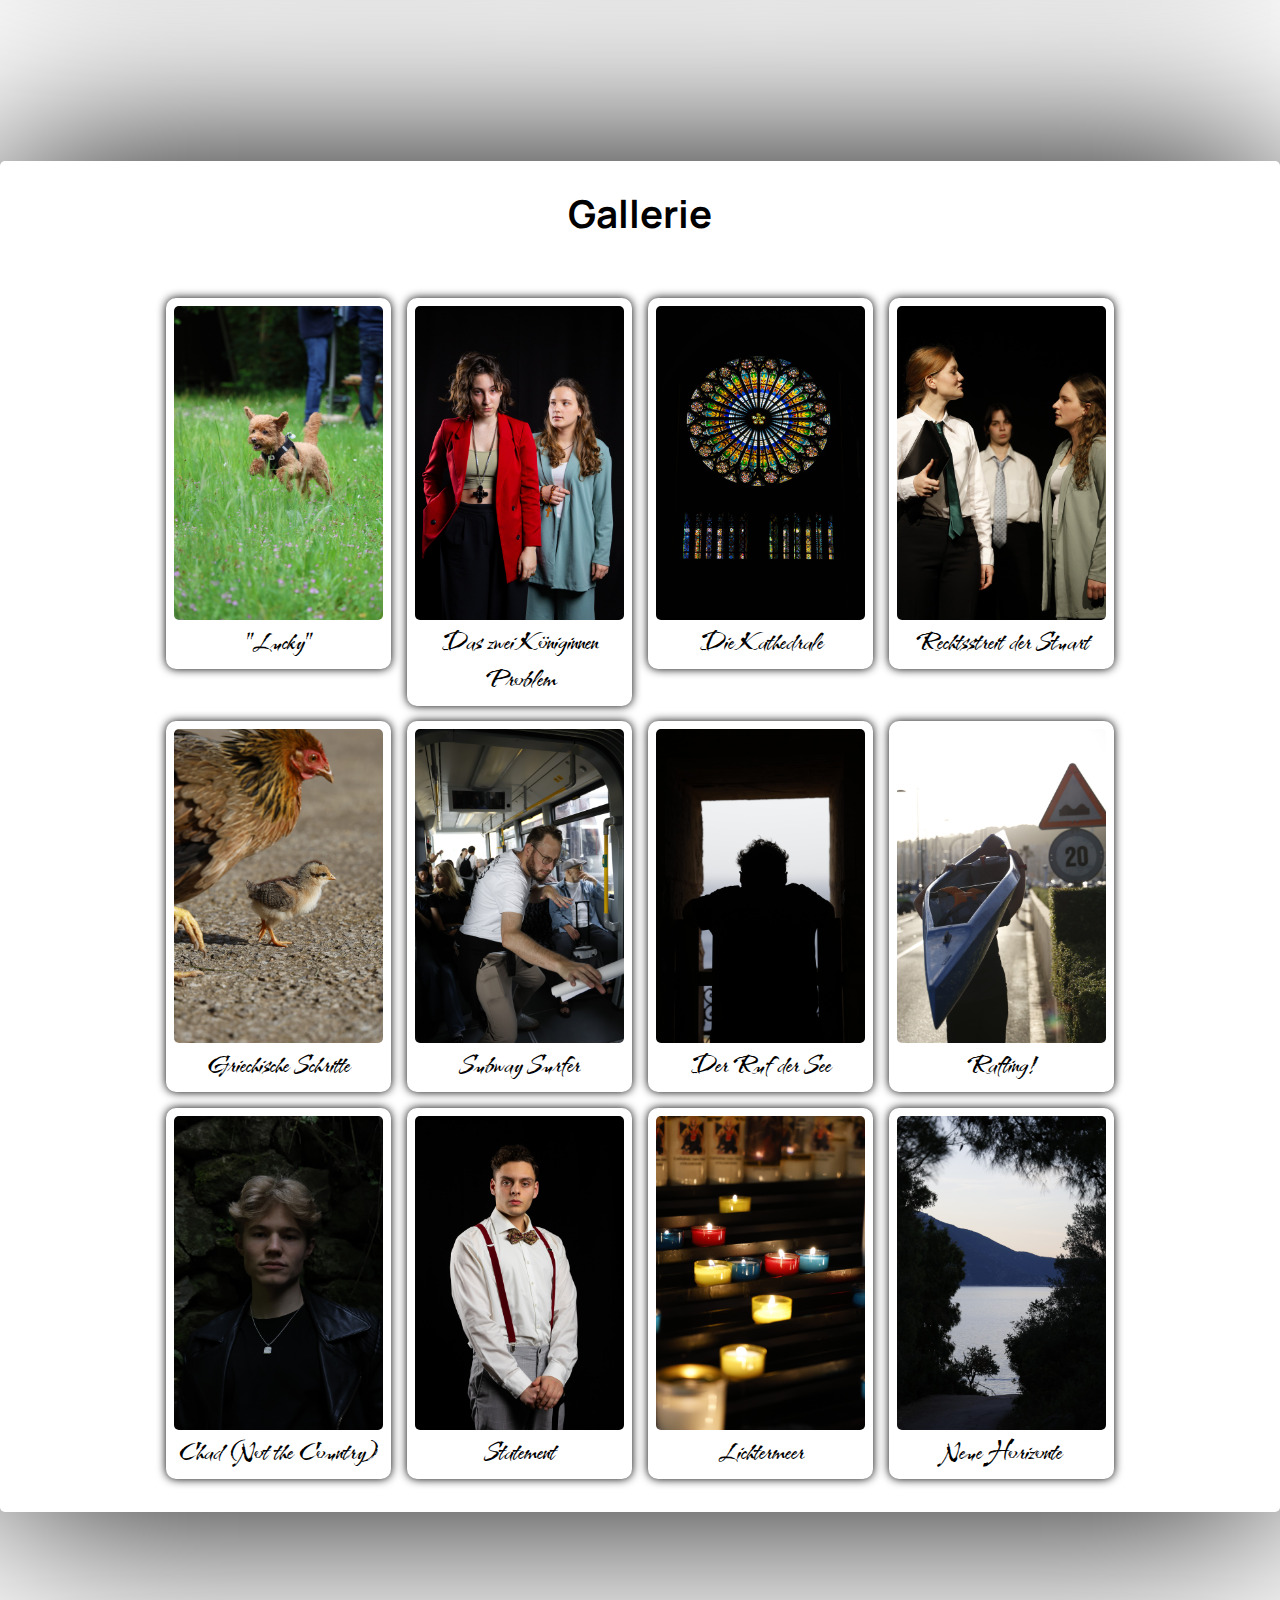
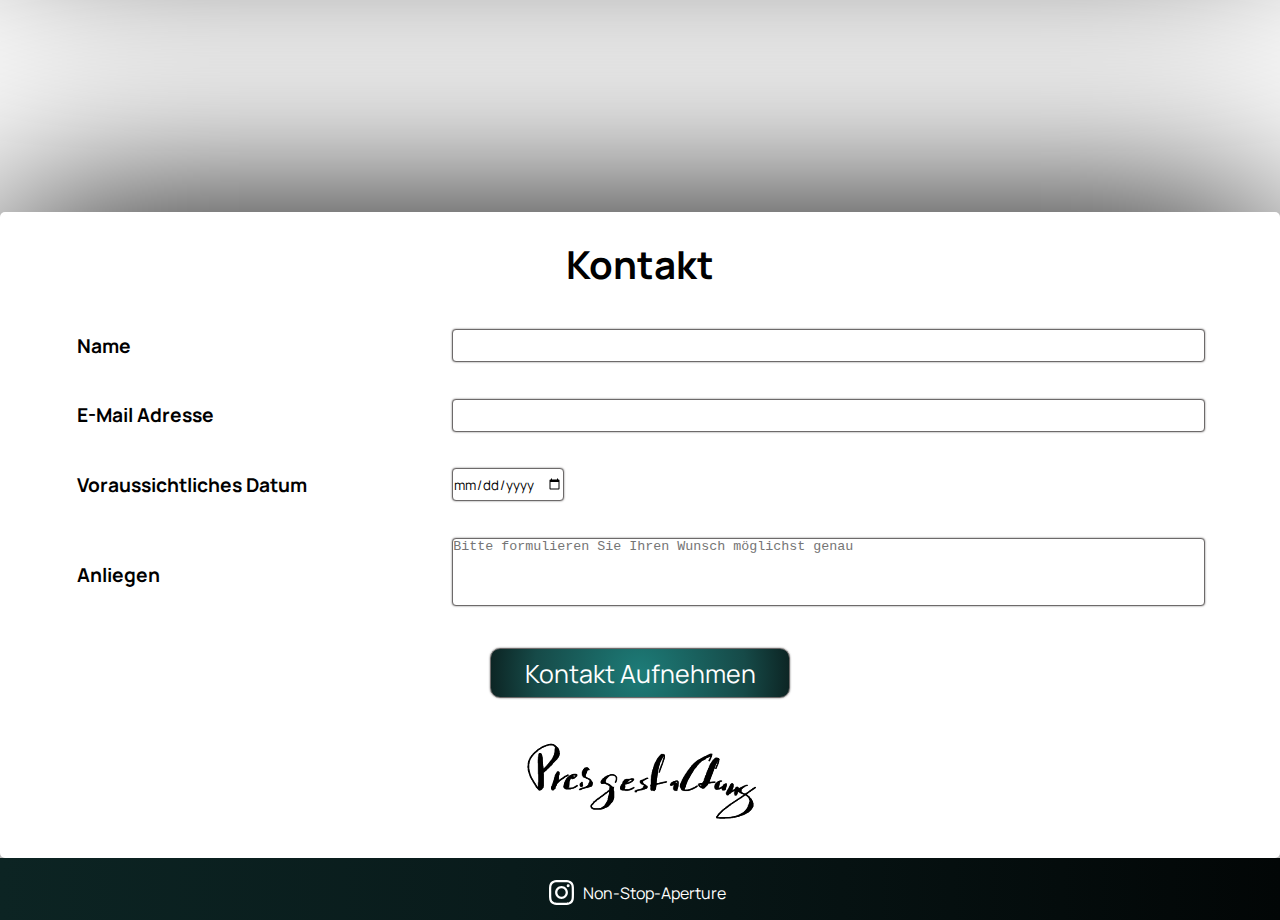
==== commit a61c5821: "Lukas Final" ====
--- a/lukas/index.html
+++ b/lukas/index.html
@@ -1,11 +1,4 @@
 <!DOCTYPE html>
-
-<!--Notizen
-
-- Video Thumbnail 
-
--->
-
 <head>
     <meta name="author" content="Lukas Horn">
     <title>NonStopAperture</title>
@@ -15,22 +8,27 @@
     <link rel="preconnect" href="https://fonts.googleapis.com">
     <link rel="preconnect" href="https://fonts.gstatic.com" crossorigin>
     <link href="https://fonts.googleapis.com/css2?family=Manrope:wght@200..800&display=swap" rel="stylesheet">
+    <link rel="preconnect" href="https://fonts.googleapis.com">
+    <link rel="preconnect" href="https://fonts.gstatic.com" crossorigin>
+    <link href="https://fonts.googleapis.com/css2?family=Kolker+Brush&display=swap" rel="stylesheet">
 </head>
 
 <body>
     <nav>
-        <canvas id="logocanvas" width="160" height="80"> Logo NonStopAperture </canvas>
-        <script src="canvasscript.js"></script>
-        <h1 id="headline">NonStopAperture</h1>
+        <a href="#" id="MainLogoLink">
+            <canvas id="logocanvas" width="160" height="80"> Logo NonStopAperture </canvas>
+            <script src="canvasscript.js"></script>
+            <h1 id="headline">NonStopAperture</h1>
+        </a>
         <ul>                
             <li>
-                <a href="">Einführung</a>
+                <a href="#startcontent">Einführung</a>
             </li>
             <li>
-                <a href="">Gallerie</a>
+                <a href="#Gallerie">Gallerie</a>
             </li>
             <li>
-                <a href="">Kontakt</a>
+                <a href="#foregroundform">Kontakt</a>
             </li>
         </ul>
         <div class="clearfix"></div>
@@ -45,7 +43,7 @@
         </div>
         <section class="foreground" id="startcontent">
             <div id="gridtext">
-                <h1>Sie sind auf der Suche nach einem Fotografen?</h1>
+                <h2>Sie sind auf der Suche nach einem Fotografen?</h2>
                 <p> Willkommen bei NonStopAperture – ich bin Lukas Horn, Fotograf mit einer Leidenschaft für einzigartige Momente und Geschichten. 
                     Unter meinem Alias widme ich mich der Kunst, Menschen in Porträts lebendig werden zu lassen, 
                     die Energie von Theateraufführungen festzuhalten und besondere Augenblicke auf Events zu verewigen. 
@@ -67,99 +65,99 @@
         <section class="foreground" id="Gallerie">
             <h1>Gallerie</h1>
             <div id="BilderGallerieGrid">
-                <div id="Bild1">
-                    <figure class="GallerieGridBild">
-                         <img src="assets/pictures/placeholder" alt="GB" >
+                <div id="Bild1" class="GallerieBildgroup">
+                    <figure class="GallerieGridBild">
+                         <img src="assets/pictures/GallerieBild_1280_1920_1.JPEG" alt="GB" height="450" width="300">
                          <figcaption>
-                            x
+                            "Lucky"
                          </figcaption>
                     </figure>
                 </div>
-                <div id="Bild2">
-                    <figure class="GallerieGridBild">
-                        <img src="assets/pictures/placeholder" alt="GB">
-                        <figcaption>
-                           x
-                        </figcaption>
-                   </figure>
-                </div>
-                <div id="Bild3" >
-                    <figure class="GallerieGridBild">
-                        <img src="assets/pictures/placeholder" alt="GB">
-                        <figcaption>
-                           x
-                        </figcaption>
-                   </figure>
-                </div>
-                <div id="Bild4" >
-                    <figure class="GallerieGridBild">
-                        <img src="assets/pictures/placeholder" alt="GB">
-                        <figcaption>
-                           x
-                        </figcaption>
-                   </figure>
-                </div>
-                <div id="Bild5">
-                    <figure class="GallerieGridBild">
-                        <img src="assets/pictures/placeholder" alt="GB">
-                        <figcaption>
-                           x
-                        </figcaption>
-                   </figure>
-                </div>
-                <div id="Bild6">
-                    <figure class="GallerieGridBild">
-                        <img src="assets/pictures/placeholder" alt="GB">
-                        <figcaption>
-                           x
-                        </figcaption>
-                   </figure>
-                </div>
-                <div id="Bild7">
-                    <figure class="GallerieGridBild">
-                        <img src="assets/pictures/placeholder" alt="GB">
-                        <figcaption>
-                           x
-                        </figcaption>
-                   </figure>
-                </div>
-                <div id="Bild8">
-                    <figure class="GallerieGridBild">
-                        <img src="assets/pictures/placeholder" alt="GB">
-                        <figcaption>
-                           x
-                        </figcaption>
-                   </figure>
-                </div>
-                <div id="Bild9">
-                    <figure class="GallerieGridBild">
-                        <img src="assets/pictures/placeholder" alt="GB">
-                        <figcaption>
-                           x
-                        </figcaption>
-                   </figure>
-                </div>
-                <div id="Bild10">
-                    <figure class="GallerieGridBild">
-                        <img src="assets/pictures/placeholder" alt="GB">
-                        <figcaption>
-                           x
-                        </figcaption>
-                   </figure>
-                </div>
-                <div id="Bild11"> 
-                    <figure class="GallerieGridBild">
-                        <img src="assets/pictures/placeholder" alt="GB">
-                        <figcaption>
-                           x
-                        </figcaption>
-                   </figure>
-                </div>
-                <div id="Bild12">
-                    <figure class="GallerieGridBild">
-                        <img src="assets/pictures/placeholder" alt="GB">
-                        <figcaption>
-                           x
+                <div id="Bild2" class="GallerieBildgroup">
+                    <figure class="GallerieGridBild">
+                        <img src="assets/pictures/GallerieBild_1280_1920_2.JPEG" alt="GB" height="450" width="300">
+                        <figcaption>
+                           Das zwei Königinnen Problem
+                        </figcaption>
+                   </figure>
+                </div>
+                <div id="Bild3" class="GallerieBildgroup">
+                    <figure class="GallerieGridBild">
+                        <img src="assets/pictures/GallerieBild_1280_1920_3.JPEG" alt="GB" height="450" width="300">
+                        <figcaption>
+                           Die Kathedrale
+                        </figcaption>
+                   </figure>
+                </div>
+                <div id="Bild4" class="GallerieBildgroup">
+                    <figure class="GallerieGridBild">
+                        <img src="assets/pictures/GallerieBild_1280_1920_4.JPEG" alt="GB" height="450" width="300">
+                        <figcaption>
+                           Rechtsstreit der Stuart
+                        </figcaption>
+                   </figure>
+                </div>
+                <div id="Bild5" class="GallerieBildgroup">
+                    <figure class="GallerieGridBild">
+                        <img src="assets/pictures/GallerieBild_1280_1920_5.JPEG" alt="GB" height="450" width="300">
+                        <figcaption>
+                           Griechische Schritte
+                        </figcaption>
+                   </figure>
+                </div>
+                <div id="Bild6" class="GallerieBildgroup">
+                    <figure class="GallerieGridBild">
+                        <img src="assets/pictures/GallerieBild_1280_1920_6.JPEG" alt="GB" height="450" width="300">
+                        <figcaption>
+                           Subway Surfer
+                        </figcaption>
+                   </figure>
+                </div>
+                <div id="Bild7" class="GallerieBildgroup">
+                    <figure class="GallerieGridBild">
+                        <img src="assets/pictures/GallerieBild_1280_1920_7.JPEG" alt="GB" height="450" width="300">
+                        <figcaption>
+                           Der Ruf der See
+                        </figcaption>
+                   </figure>
+                </div>
+                <div id="Bild8" class="GallerieBildgroup">
+                    <figure class="GallerieGridBild">
+                        <img src="assets/pictures/GallerieBild_1280_1920_8.JPEG" alt="GB" height="450" width="300">
+                        <figcaption>
+                           Rafting!
+                        </figcaption>
+                   </figure>
+                </div>
+                <div id="Bild9" class="GallerieBildgroup">
+                    <figure class="GallerieGridBild">
+                        <img src="assets/pictures/GallerieBild_1280_1920_9.JPEG" alt="GB" height="450" width="300">
+                        <figcaption>
+                           Chad (Not the Country)
+                        </figcaption>
+                   </figure>
+                </div>
+                <div id="Bild10" class="GallerieBildgroup">
+                    <figure class="GallerieGridBild">
+                        <img src="assets/pictures/GallerieBild_1280_1920_10.JPEG" alt="GB" height="450" width="300">
+                        <figcaption>
+                           Statement
+                        </figcaption>
+                   </figure>
+                </div>
+                <div id="Bild11" class="GallerieBildgroup"> 
+                    <figure class="GallerieGridBild">
+                        <img src="assets/pictures/GallerieBild_1280_1920_11.JPEG" alt="GB" height="450" width="300">
+                        <figcaption>
+                           Lichtermeer
+                        </figcaption>
+                   </figure>
+                </div>
+                <div id="Bild12" class="GallerieBildgroup">
+                    <figure class="GallerieGridBild">
+                        <img src="assets/pictures/GallerieBild_1280_1920_12.JPEG" alt="GB" height="450" width="300">
+                        <figcaption>
+                           Neue Horizonte
                         </figcaption>
                    </figure>
                 </div>
@@ -170,16 +168,57 @@
             
 
         </div>
-
-        <section class="foreground">
+        <script>
+            function play(){
+                var audio = document.getElementById("submitaudio");
+                audio.play()
+            }
+            
+        </script>
+        <section class="foreground" id="foregroundform">
             <h1>Kontakt</h1>
-
+            <form>
+                <div id="Kontaktformular">
+                    <div id="LabelName">
+                        <label>Name</label>
+                    </div>
+                    <div id="InputName">
+                        <input type="text" class="FormInput">
+                    </div>
+                    <div id="LabelMail">
+                        <label>E-Mail Adresse</label>
+                    </div>
+                    <div id="InputMail">
+                        <input type="email" class="FormInput">
+                    </div>
+                    <div id="LabelDatum">
+                        <label>Voraussichtliches Datum</label>
+                    </div>
+                    <div id="InputDatum">
+                        <input type="date" class="FormInput">
+                    </div>
+                    <div id="LabelAnliegen">
+                        <label>Anliegen</label>
+                    </div>
+                    <div id="InputAnliegen">
+                        <textarea rows="10" class="FormInput" id="FormAnliegen" placeholder="Bitte formulieren Sie Ihren Wunsch möglichst genau"></textarea>
+                    </div>
+                    <div id="Buttons"> 
+                        <input type="reset" value="Kontakt Aufnehmen" id="Kontaktaufnahme" onclick="play()"> <!-- Im Rahmen der Prüfungsleistung nicht umsetzbar / Ziel wäre eigentlich die Anfrage per Mail zu senden in diesem Fall wird das Formular nur gecleart-->
+                        <audio  id="submitaudio">
+                            <source src="assets/audio/Recording.mp3" type="audio/mp3">
+				            <source src="assets/audio/Recording.ogg" type="audio/ogg">	
+                            <source src="assets/audio/Recording.wav" type="audio/wav">	
+                        </audio>
+                    </div>
+                </div>
+            </form>
+            <a href="assets/PDF/Preisgestaltung_NonStopAperture.pdf" download><img id="DownloadPDF" src="assets/SVG/svg_PDF_Download.svg" alt="Preisgestaltung" width="300" height="100"/></a>
         </section>
 
     </div>
     <footer>
-        
-        <a href="https://www.instagram.com/nonstopaperture"><img id="footer_INSTAGRAM" src="assets/pictures/Instagram_Glyph_White.svg" alt="Logo Instagram" width="25" height="25"/>  Non-Stop-Aperture</a>
+        <a href="https://www.instagram.com/nonstopaperture"><img id="footer_INSTAGRAM" src="assets/SVG/Instagram_Glyph_White.svg" alt="Logo Instagram" width="25" height="25"/>  Non-Stop-Aperture</a>
     </footer>
 
 </body>--- a/lukas/lukas_styles.css
+++ b/lukas/lukas_styles.css
@@ -7,36 +7,40 @@
 light         RGB 1D7C78
 ligthest      RGB 1FCBC4
 
-
 /* Reset */
 *{
 	padding:0;
 	margin:0;
 }
+html {
+  scroll-behavior: smooth;
+  scroll-padding-top: 106px;
+}
 
 /* Element-selectors */
+h1, h2, h3, p, label, a, input{
+  font-family: "Manrope", sans-serif;
+}
+
+
 h1{
   font-size:1.6em;
   margin-bottom: 1em;
   font-weight: bold;
-  font-family: "Manrope", sans-serif;
 }
   
 h2{
   font-size:1.4em;
   margin-bottom: 1em;
-  font-family: "Manrope", sans-serif;
 }
   
 h3{
   font-size:1.2em;
   margin-bottom: 1em;
-  font-family: "Manrope", sans-serif;
 }
 
 p{
   font-size: 1.1em;
-  font-family: "Manrope", sans-serif;
   line-height: 1.8em;
   margin-bottom: 0.4em;
 }
@@ -59,9 +63,6 @@
   right: 6px;
 }
 
-footer a:hover, a:focus{
-	color:#fff;
-}
 
 body {
   background-color:#FFF;
@@ -76,11 +77,9 @@
 a:visited{
   color:#fff;
 }
-a:hover, a:focus{
-	color:#1FCBC4;
-}
-
-nav {
+
+
+nav { 
   background: #020606;
   background: linear-gradient(90deg,#020606 0%, #091b1b 60%, #0C2423 100%);
   color: #FFF;
@@ -103,13 +102,17 @@
   font-size: 1.2em;
   font-weight: bold;
 }
+
+
+
+
 /* Class-selectors */
 
 .background{
   background-attachment: fixed; 
   background-repeat: no-repeat;
   background-size: cover;
-  min-height: 100px;
+  min-height: 100px; /*VW anpassen*/
 }
 .background p{
   color: #FFF;
@@ -118,99 +121,167 @@
 
 .foreground{
   background-color: rgba(255, 255, 255, 1);
-  padding: 2em 12em;
-  box-shadow: 0px -70px 300px #000;
-  box-shadow: 0px 70px 300px #000;
+  padding: 2% 6%;
+  box-shadow: 0px 0 200px #000;
   border-radius: 5px;
   text-align: center;
+}
+
+.foreground h1 {
+  font-size: 2.4em;
+}
+.foreground h2 {
+  font-size: 1.6em;
 }
 
 .GallerieGridBild{
   box-shadow: 0px 0px 10px #000;
   border-radius: 10px;
+  padding: 8px;
+  
+}
+
+.GallerieGridBild figcaption{
+  font-size: 2.1em;
+  font-weight: 550;
+  font-family: "Kolker Brush", cursive;
+}
+
+.FormInput{
+  width: 100%;
+  height: 2.3em;
+  border-radius: 4px;
+  border: #6d6a6a solid 1px;
+  box-shadow: 0 0 2px #6d6a6a;
+}
+
+.GallerieBildgroup{
+  max-width: 20%;
+  margin: 0.7%;
+  transition: transform 2s;
+}
+.GallerieBildgroup :hover{
+  background-color: #FFF;
+  transform: scale(1.1);
+}
+.GallerieBildgroup img:hover{
+  transform: scale(1);
+}
+
+.GallerieBildgroup img{
+  height: 100%;
+  width: 100%;
+  object-fit: cover;
+}
+
+/* ID-selectors*/
+
+
+#FormAnliegen{
+  height: 5em;
+  resize: none;
+}
+
+
+#foregroundform{
+  min-height: 400px;
+}
+
+#Kontaktformular {  
+  display: grid;
+  grid-template-columns: 1fr 1fr 1fr;
+  grid-template-rows: 1fr 1fr 1fr 1fr 1fr;
+  gap: 10% 0px;
+  grid-auto-flow: row;
+  justify-content: start;
+  justify-items: stretch;
+  grid-template-areas:
+    "LabelName InputName InputName"
+    "LabelMail InputMail InputMail"
+    "LabelDatum InputDatum InputDatum"
+    "LabelAnliegen InputAnliegen InputAnliegen"
+    "Buttons Buttons Buttons";
+  align-items: center;
+  font-size: larger;
+  text-align: left;
+  font-weight: bold;
+}
+
+#Kontaktaufnahme{
+  border: #6d6a6a solid 1px;
+  box-shadow: 0 0 2px #6d6a6a;
+  border-radius: 10px;
+  background: radial-gradient(circle,  #1D7C78 0%, #164A48 70%, #0C2423 100%);
+  color: #FFF;
+  width: 300px;
+  height: 50px;
+  font-size: 1.3em;
+}
+
+#LabelName { 
+  grid-area: LabelName; 
+}
+
+#DownloadPDF{
+  margin-top: 30px;
+}
+
+
+
+#InputName { 
+  grid-area: InputName; 
+}
+
+#LabelMail { 
+  grid-area: LabelMail; 
+}
+
+#InputMail { 
+  grid-area: InputMail; 
+}
+
+#LabelDatum { 
+  grid-area: LabelDatum; 
+}
+
+#InputDatum { 
+  grid-area: InputDatum;
+  width: 110px; 
+}
+
+#LabelAnliegen { 
+  grid-area: LabelAnliegen; 
+}
+
+#InputAnliegen { 
+  grid-area: InputAnliegen; 
+}
+
+#Buttons { 
+  grid-area: Buttons; 
+  justify-self: center;
+}
+
+#Buttons input{
   padding: 2%;
-  
-}
-
-.GallerieGridBild img{
-  width:98%;
-  margin-top: 1%;
-  margin-bottom: 2%;
-  height: 98%;
-}
-
-.GallerieGridBild figcaption{
-  font-size: 1.2em;
-  font-weight: bold;
-}
-
-/* ID-selectors*/
+}
+
 #Gallerie{
-  min-height: 400px;
+  min-height: 98vw;
+}
+
+#Gallerie img{
+  border-radius: 5px;
 }
 
 #BilderGallerieGrid {  
-  display: grid;
-  grid-template-columns: 1fr 1fr 1fr 1fr;
-  grid-template-rows: 1fr 1fr 1fr;
-  gap: 20% 2%;
-  grid-auto-flow: row;
+  margin-top: 50px;
+  display: flex;
+  flex-wrap: wrap;
   justify-content: center;
-  justify-items: stretch;
-  align-items: stretch;
-  grid-template-areas:
-    "Bild1 Bild2 Bild3 Bild4"
-    "Bild5 Bild6 Bild7 Bild8"
-    "Bild9 Bild10 Bild11 Bild12";
-}
-
-#Bild1 { 
-  grid-area: Bild1; 
-}
-
-#Bild2 { 
-  grid-area: Bild2; 
-}
-
-#Bild3 { 
-  grid-area: Bild3; 
-}
-
-#Bild4 { 
-  grid-area: Bild4; 
-}
-
-#Bild5 { 
-  grid-area: Bild5; 
-}
-
-#Bild6 { 
-  grid-area: Bild6; 
-}
-
-#Bild7 { 
-  grid-area: Bild7; 
-}
-
-#Bild8 { 
-  grid-area: Bild8; 
-}
-
-#Bild9 { 
-  grid-area: Bild9; 
-}
-
-#Bild10 { 
-  grid-area: Bild10; 
-}
-
-#Bild11 { 
-  grid-area: Bild11; 
-}
-
-#Bild12 { 
-  grid-area: Bild12; 
-}
+  width:  100%;
+}
+
 
 #gridtext{
   grid-area: Text;
@@ -218,7 +289,7 @@
 }
 #gridvideo{
   grid-area: Video;
-  margin-left: 50%; 
+  margin-left: 40%; 
 }
 
 #gridvideo video{
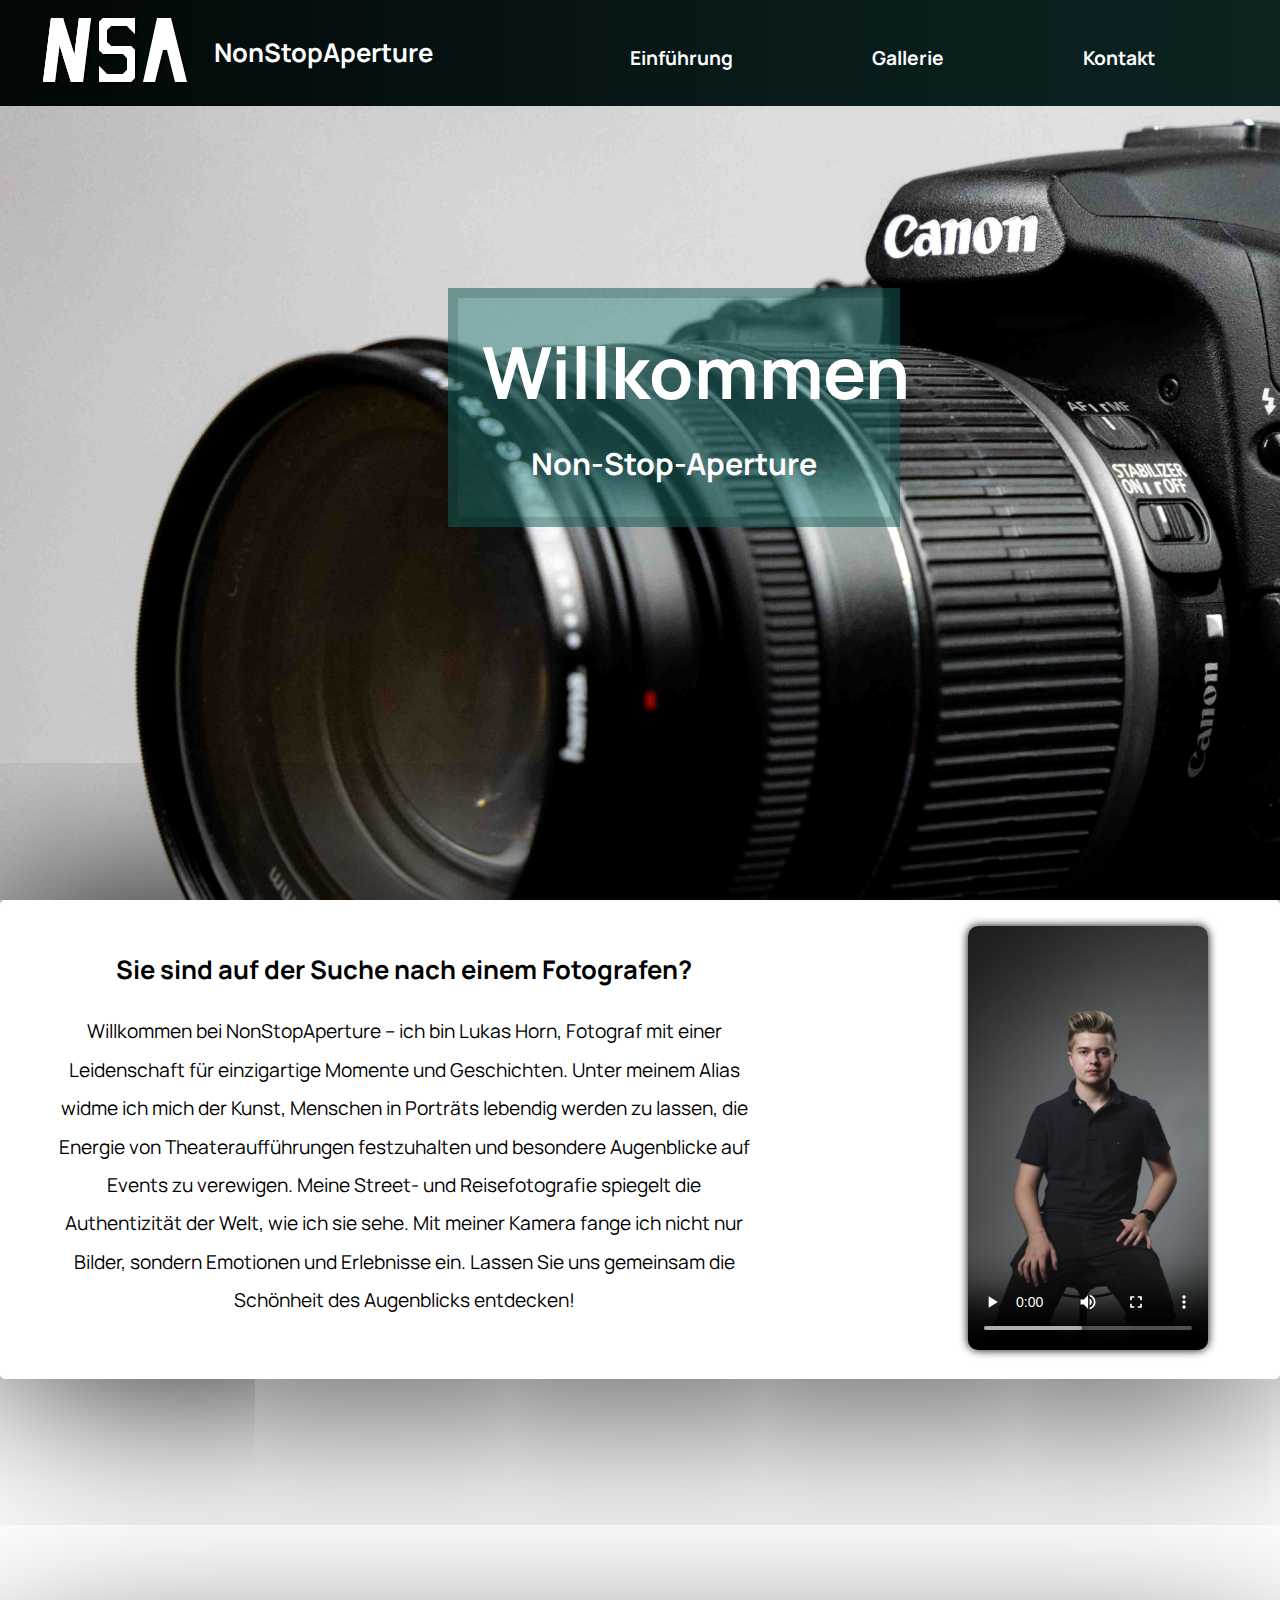
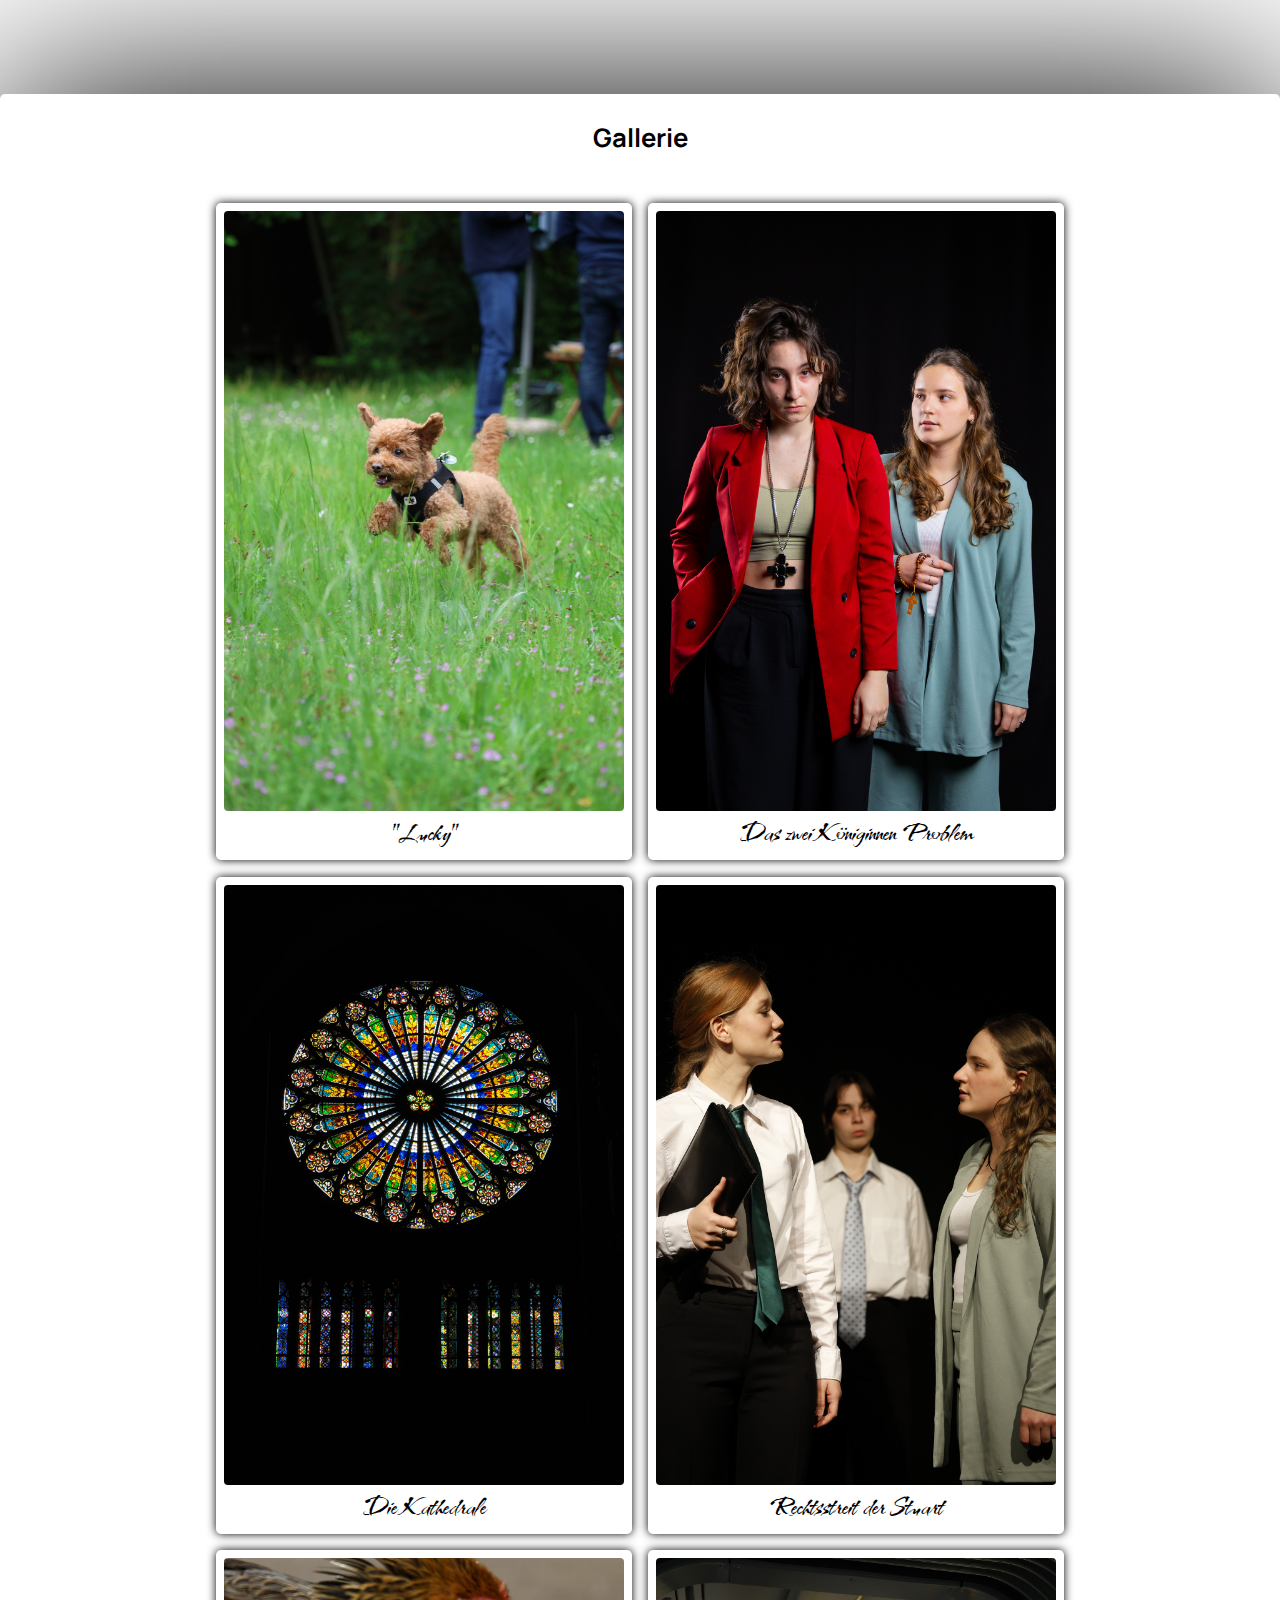
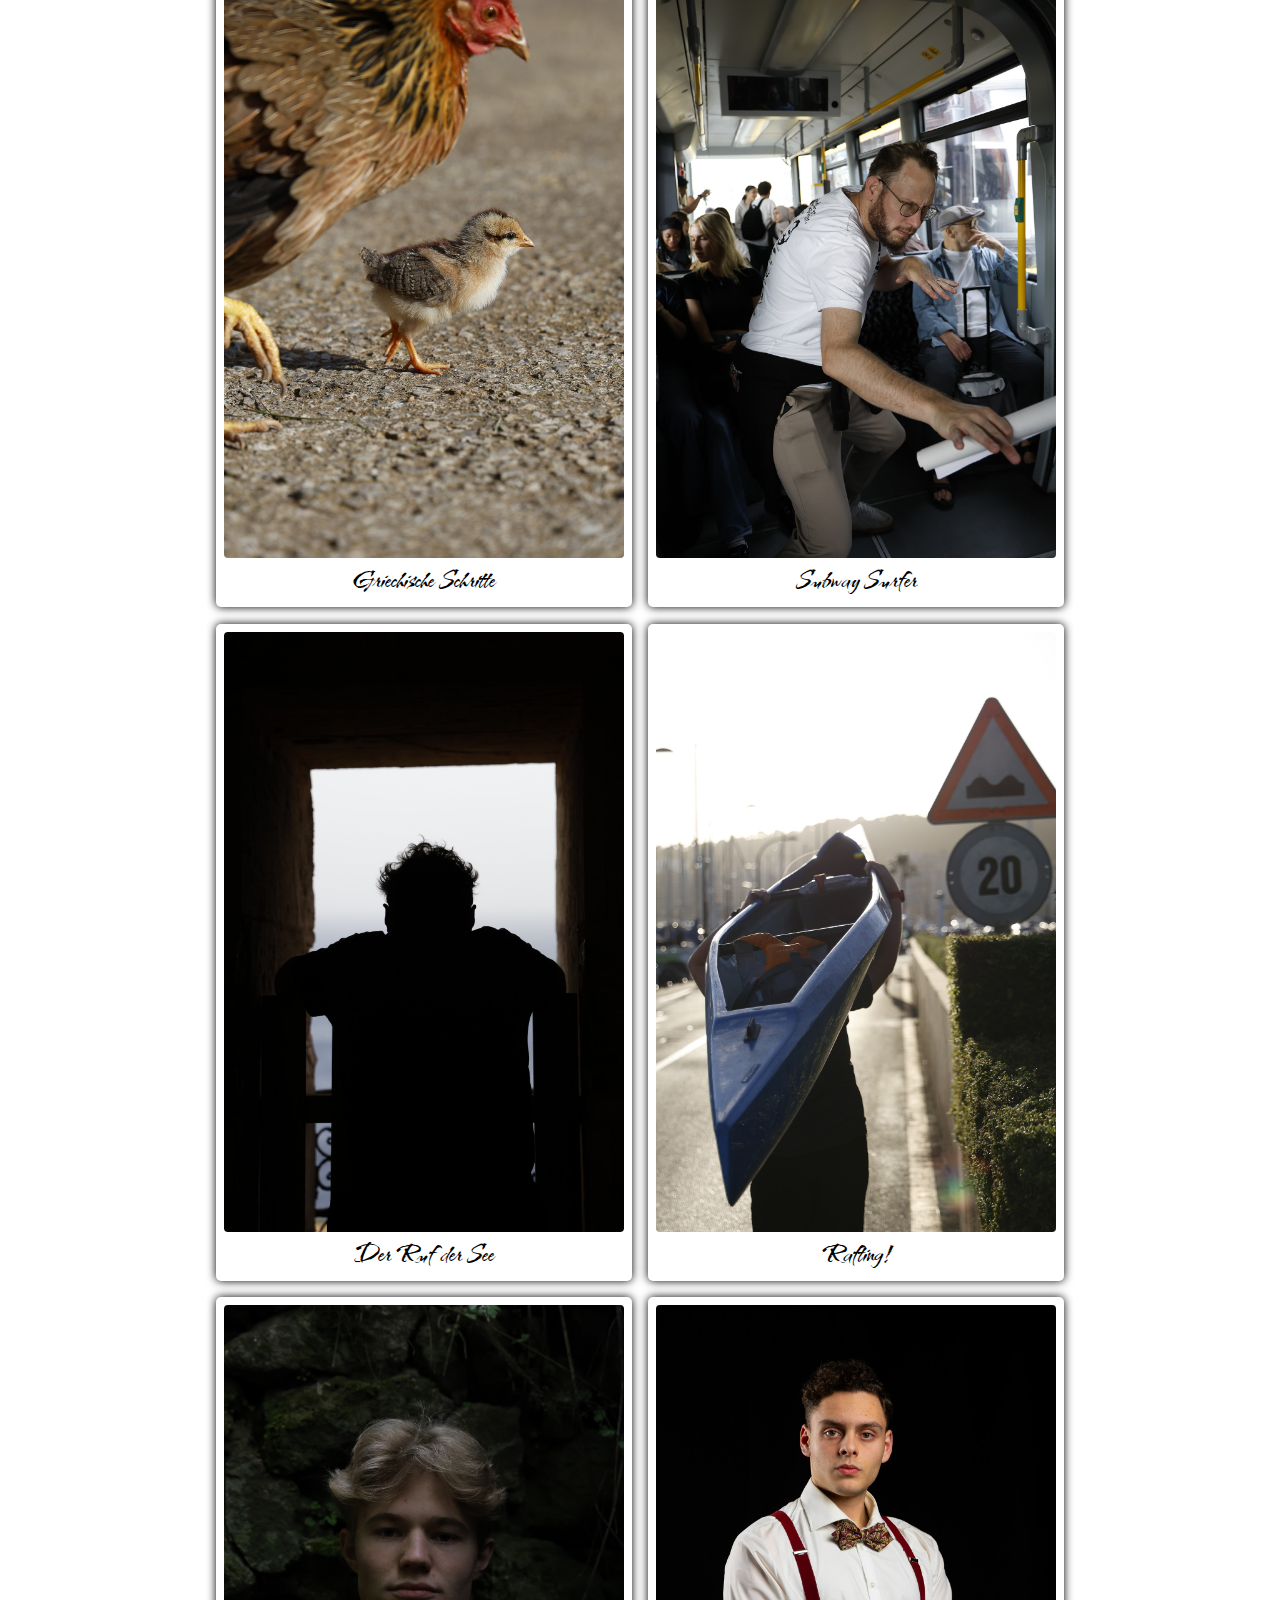
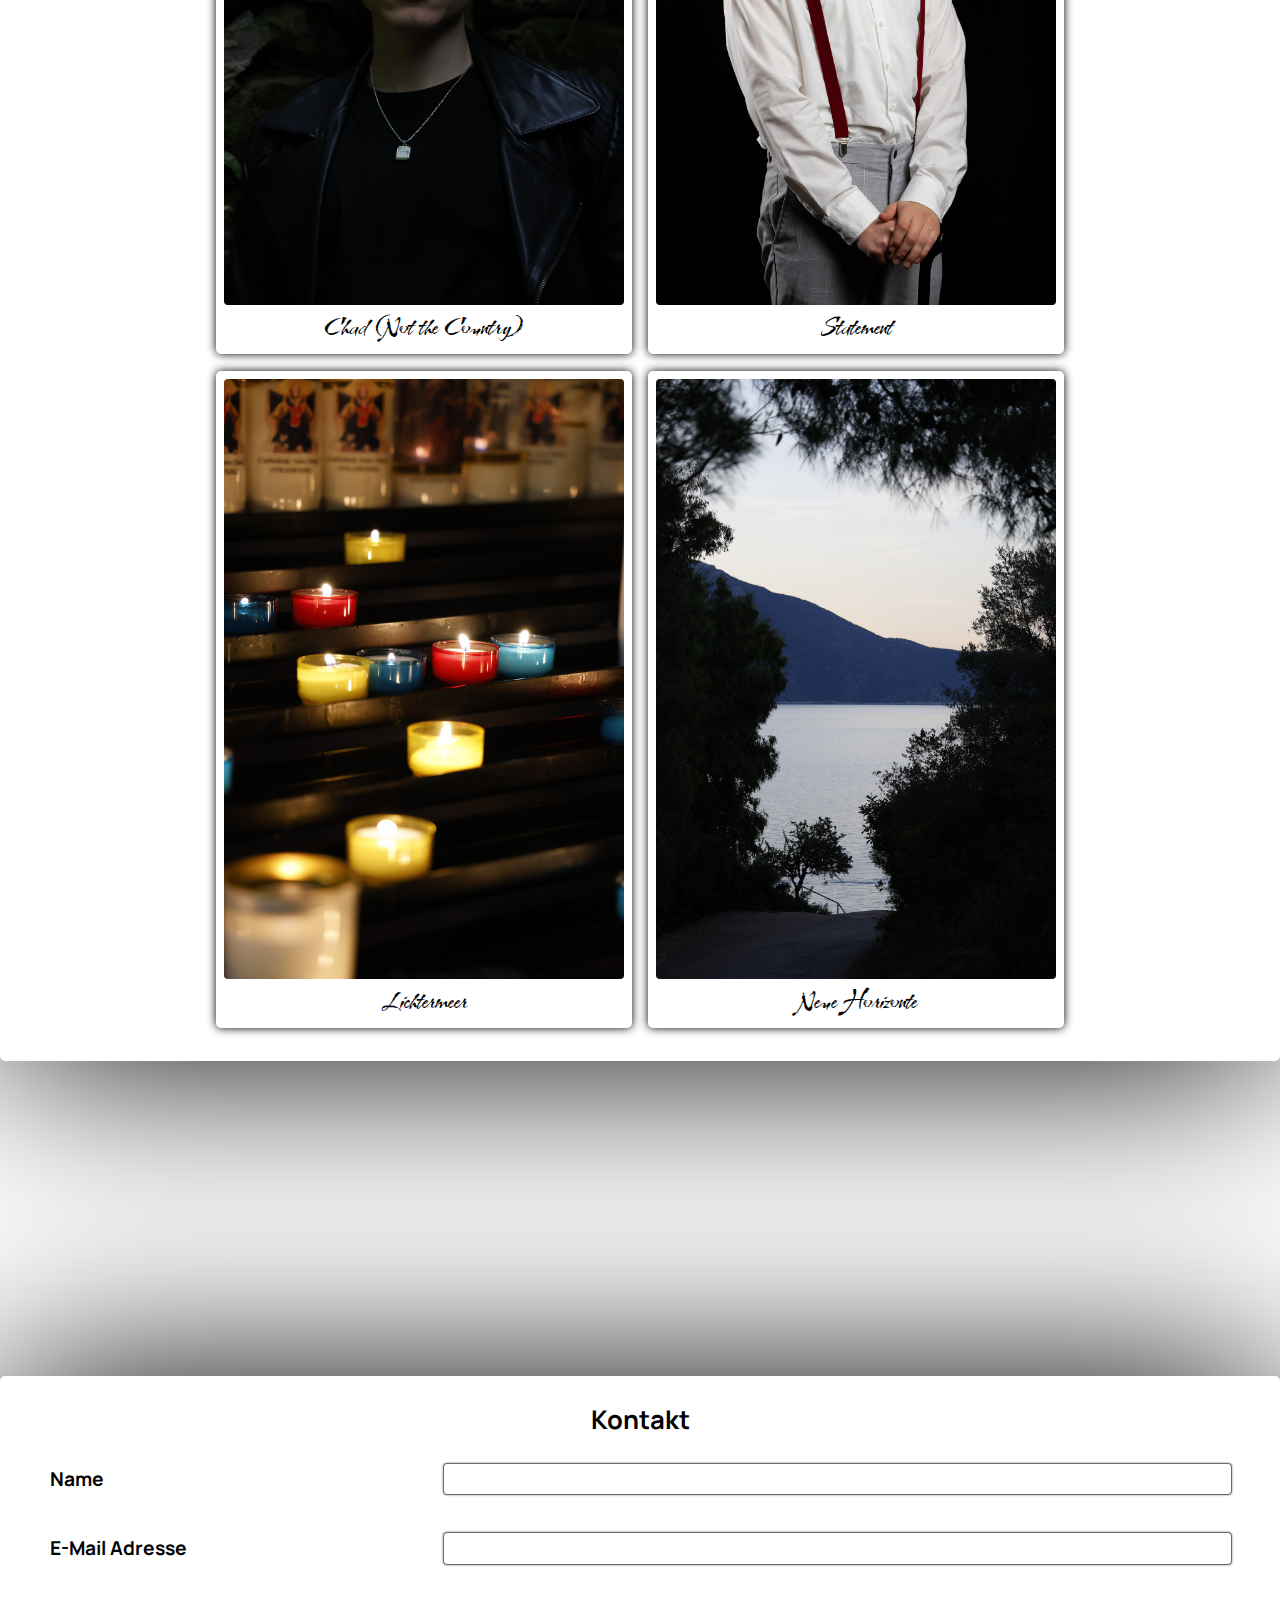
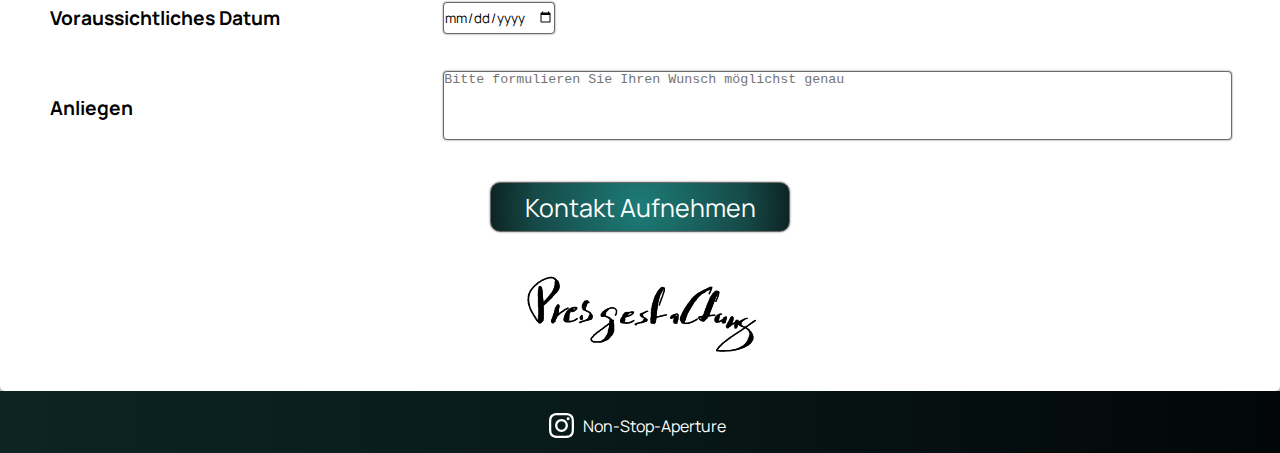
==== commit e1039e2e: "Last Minute" ====
--- a/lukas/index.html
+++ b/lukas/index.html
@@ -3,14 +3,14 @@
     <meta name="author" content="Lukas Horn">
     <title>NonStopAperture</title>
     <meta charset="utf-8"/>
-    <link href="favicon.ico" rel="shortcut icon">
-    <link rel="stylesheet" href="lukas_styles.css">
     <link rel="preconnect" href="https://fonts.googleapis.com">
     <link rel="preconnect" href="https://fonts.gstatic.com" crossorigin>
     <link href="https://fonts.googleapis.com/css2?family=Manrope:wght@200..800&display=swap" rel="stylesheet">
     <link rel="preconnect" href="https://fonts.googleapis.com">
     <link rel="preconnect" href="https://fonts.gstatic.com" crossorigin>
     <link href="https://fonts.googleapis.com/css2?family=Kolker+Brush&display=swap" rel="stylesheet">
+    <link rel="stylesheet" href="lukas_styles.css">
+    <link href="assets/favicon.ico" rel="shortcut icon" />
 </head>
 
 <body>
@@ -37,8 +37,8 @@
     <div id="wrapper"> 
         <div class="background" id="backgroundImage1">
             <div id="welcome">
-                <h1>Willkommen</h1>
-                <h2>Non-Stop-Aperture</h2>
+                <h2>Willkommen</h2>
+                <h3>Non-Stop-Aperture</h3>
             </div>
         </div>
         <section class="foreground" id="startcontent">
@@ -62,100 +62,100 @@
         <div class="background" id="backgroundImage2">
 
         </div>
-        <section class="foreground" id="Gallerie">
-            <h1>Gallerie</h1>
-            <div id="BilderGallerieGrid">
-                <div id="Bild1" class="GallerieBildgroup">
-                    <figure class="GallerieGridBild">
-                         <img src="assets/pictures/GallerieBild_1280_1920_1.JPEG" alt="GB" height="450" width="300">
+        <section class="foreground">
+            <h2>Gallerie</h2>
+            <div id="FlexGallerie">
+                <div id="Bild1" class="GallerieObjekt">
+                    <figure class="GallerieBild">
+                         <img src="assets/pictures/GallerieBild_1280_1920_1.JPEG" alt="GB" height="600" width="400">
                          <figcaption>
                             "Lucky"
                          </figcaption>
                     </figure>
                 </div>
-                <div id="Bild2" class="GallerieBildgroup">
-                    <figure class="GallerieGridBild">
-                        <img src="assets/pictures/GallerieBild_1280_1920_2.JPEG" alt="GB" height="450" width="300">
+                <div id="Bild2" class="GallerieObjekt">
+                    <figure class="GallerieBild">
+                        <img src="assets/pictures/GallerieBild_1280_1920_2.JPEG" alt="GB" height="600" width="400">
                         <figcaption>
                            Das zwei Königinnen Problem
                         </figcaption>
                    </figure>
                 </div>
-                <div id="Bild3" class="GallerieBildgroup">
-                    <figure class="GallerieGridBild">
-                        <img src="assets/pictures/GallerieBild_1280_1920_3.JPEG" alt="GB" height="450" width="300">
+                <div id="Bild3" class="GallerieObjekt">
+                    <figure class="GallerieBild">
+                        <img src="assets/pictures/GallerieBild_1280_1920_3.JPEG" alt="GB" height="600" width="400">
                         <figcaption>
                            Die Kathedrale
                         </figcaption>
                    </figure>
                 </div>
-                <div id="Bild4" class="GallerieBildgroup">
-                    <figure class="GallerieGridBild">
-                        <img src="assets/pictures/GallerieBild_1280_1920_4.JPEG" alt="GB" height="450" width="300">
+                <div id="Bild4" class="GallerieObjekt">
+                    <figure class="GallerieBild">
+                        <img src="assets/pictures/GallerieBild_1280_1920_4.JPEG" alt="GB" height="600" width="400">
                         <figcaption>
                            Rechtsstreit der Stuart
                         </figcaption>
                    </figure>
                 </div>
-                <div id="Bild5" class="GallerieBildgroup">
-                    <figure class="GallerieGridBild">
-                        <img src="assets/pictures/GallerieBild_1280_1920_5.JPEG" alt="GB" height="450" width="300">
+                <div id="Bild5" class="GallerieObjekt">
+                    <figure class="GallerieBild">
+                        <img src="assets/pictures/GallerieBild_1280_1920_5.JPEG" alt="GB" height="600" width="400">
                         <figcaption>
                            Griechische Schritte
                         </figcaption>
                    </figure>
                 </div>
-                <div id="Bild6" class="GallerieBildgroup">
-                    <figure class="GallerieGridBild">
-                        <img src="assets/pictures/GallerieBild_1280_1920_6.JPEG" alt="GB" height="450" width="300">
+                <div id="Bild6" class="GallerieObjekt">
+                    <figure class="GallerieBild">
+                        <img src="assets/pictures/GallerieBild_1280_1920_6.JPEG" alt="GB" height="600" width="400">
                         <figcaption>
                            Subway Surfer
                         </figcaption>
                    </figure>
                 </div>
-                <div id="Bild7" class="GallerieBildgroup">
-                    <figure class="GallerieGridBild">
-                        <img src="assets/pictures/GallerieBild_1280_1920_7.JPEG" alt="GB" height="450" width="300">
+                <div id="Bild7" class="GallerieObjekt">
+                    <figure class="GallerieBild">
+                        <img src="assets/pictures/GallerieBild_1280_1920_7.JPEG" alt="GB" height="600" width="400">
                         <figcaption>
                            Der Ruf der See
                         </figcaption>
                    </figure>
                 </div>
-                <div id="Bild8" class="GallerieBildgroup">
-                    <figure class="GallerieGridBild">
-                        <img src="assets/pictures/GallerieBild_1280_1920_8.JPEG" alt="GB" height="450" width="300">
+                <div id="Bild8" class="GallerieObjekt">
+                    <figure class="GallerieBild">
+                        <img src="assets/pictures/GallerieBild_1280_1920_8.JPEG" alt="GB" height="600" width="400">
                         <figcaption>
                            Rafting!
                         </figcaption>
                    </figure>
                 </div>
-                <div id="Bild9" class="GallerieBildgroup">
-                    <figure class="GallerieGridBild">
-                        <img src="assets/pictures/GallerieBild_1280_1920_9.JPEG" alt="GB" height="450" width="300">
+                <div id="Bild9" class="GallerieObjekt">
+                    <figure class="GallerieBild">
+                        <img src="assets/pictures/GallerieBild_1280_1920_9.JPEG" alt="GB" height="600" width="400">
                         <figcaption>
                            Chad (Not the Country)
                         </figcaption>
                    </figure>
                 </div>
-                <div id="Bild10" class="GallerieBildgroup">
-                    <figure class="GallerieGridBild">
-                        <img src="assets/pictures/GallerieBild_1280_1920_10.JPEG" alt="GB" height="450" width="300">
+                <div id="Bild10" class="GallerieObjekt">
+                    <figure class="GallerieBild">
+                        <img src="assets/pictures/GallerieBild_1280_1920_10.JPEG" alt="GB" height="600" width="400">
                         <figcaption>
                            Statement
                         </figcaption>
                    </figure>
                 </div>
-                <div id="Bild11" class="GallerieBildgroup"> 
-                    <figure class="GallerieGridBild">
-                        <img src="assets/pictures/GallerieBild_1280_1920_11.JPEG" alt="GB" height="450" width="300">
+                <div id="Bild11" class="GallerieObjekt"> 
+                    <figure class="GallerieBild">
+                        <img src="assets/pictures/GallerieBild_1280_1920_11.JPEG" alt="GB" height="600" width="400">
                         <figcaption>
                            Lichtermeer
                         </figcaption>
                    </figure>
                 </div>
-                <div id="Bild12" class="GallerieBildgroup">
-                    <figure class="GallerieGridBild">
-                        <img src="assets/pictures/GallerieBild_1280_1920_12.JPEG" alt="GB" height="450" width="300">
+                <div id="Bild12" class="GallerieObjekt">
+                    <figure class="GallerieBild">
+                        <img src="assets/pictures/GallerieBild_1280_1920_12.JPEG" alt="GB" height="600" width="400">
                         <figcaption>
                            Neue Horizonte
                         </figcaption>
@@ -176,7 +176,7 @@
             
         </script>
         <section class="foreground" id="foregroundform">
-            <h1>Kontakt</h1>
+            <h2>Kontakt</h2>
             <form>
                 <div id="Kontaktformular">
                     <div id="LabelName">
--- a/lukas/lukas_styles.css
+++ b/lukas/lukas_styles.css
@@ -12,16 +12,19 @@
 	padding:0;
 	margin:0;
 }
+/*Allgemeines*/
 html {
   scroll-behavior: smooth;
   scroll-padding-top: 106px;
 }
+body {
+  background-color:#FFF;
+}
 
 /* Element-selectors */
 h1, h2, h3, p, label, a, input{
   font-family: "Manrope", sans-serif;
 }
-
 
 h1{
   font-size:1.6em;
@@ -40,9 +43,51 @@
 }
 
 p{
-  font-size: 1.1em;
-  line-height: 1.8em;
+  font-size: 1.2em;
+  line-height: 2em;
   margin-bottom: 0.4em;
+}
+
+a{
+  text-decoration:none;
+}
+a:link{
+  color:#fff;
+}
+a:visited{
+  color:#fff;
+}
+
+figcaption{
+  font-size: 2.1em;
+  font-weight: 550;
+  font-family: "Kolker Brush", cursive;
+}
+
+nav { 
+  background: #020606;
+  background: linear-gradient(90deg,#020606 0%, #091b1b 60%, #0C2423 100%);
+  color: #FFF;
+  padding: 35px;
+  position: fixed;
+  top: 0;
+  z-index: 1;
+  width: 100%;
+  height: 4vh;
+}
+
+nav ul{
+  padding-top: 10px; 
+  text-align: right;
+  margin-right: 10em;
+}
+
+nav li{
+  list-style-type: none;
+  display: inline;
+  margin-left: 7em;
+  font-size: 1.2em;
+  font-weight: bold;
 }
 
 section{
@@ -63,65 +108,17 @@
   right: 6px;
 }
 
-
-body {
-  background-color:#FFF;
-}
-
-a{
-  text-decoration:none;
-}
-a:link{
-  color:#fff;
-}
-a:visited{
-  color:#fff;
-}
-
-
-nav { 
-  background: #020606;
-  background: linear-gradient(90deg,#020606 0%, #091b1b 60%, #0C2423 100%);
-  color: #FFF;
-  padding: 35px;
-  position: sticky;
-  top: 0;
-  z-index: 1;
-}
-
-nav ul{
-  padding-top: 10px; 
-  text-align: right;
-  margin-right: 10%;
-}
-
-nav li{
-  list-style-type: none;
-  display: inline;
-  margin-left: 9em;
-  font-size: 1.2em;
-  font-weight: bold;
-}
-
-
-
-
 /* Class-selectors */
 
 .background{
   background-attachment: fixed; 
   background-repeat: no-repeat;
   background-size: cover;
-  min-height: 100px; /*VW anpassen*/
-}
-.background p{
-  color: #FFF;
-  text-align: center;
 }
 
 .foreground{
   background-color: rgba(255, 255, 255, 1);
-  padding: 2% 6%;
+  padding: 2% 50px;
   box-shadow: 0px 0 200px #000;
   border-radius: 5px;
   text-align: center;
@@ -130,21 +127,37 @@
 .foreground h1 {
   font-size: 2.4em;
 }
+
 .foreground h2 {
   font-size: 1.6em;
 }
 
-.GallerieGridBild{
+.GallerieObjekt{
+  width: 416px;
+  margin: 0.7%;
+  transition: transform 2s;
+}
+
+.GallerieBild{
   box-shadow: 0px 0px 10px #000;
-  border-radius: 10px;
+  border-radius: 5px;
   padding: 8px;
-  
-}
-
-.GallerieGridBild figcaption{
-  font-size: 2.1em;
-  font-weight: 550;
-  font-family: "Kolker Brush", cursive;
+}
+
+.GallerieObjekt img{
+  height: 100%;
+  width: 100%;
+  object-fit: cover;
+  border-radius: 4px;
+}
+
+.GallerieObjekt :hover{
+  background-color: #FFF;
+  transform: scale(1.1);
+}
+
+.GallerieObjekt img:hover{
+  transform: scale(1);
 }
 
 .FormInput{
@@ -155,37 +168,109 @@
   box-shadow: 0 0 2px #6d6a6a;
 }
 
-.GallerieBildgroup{
-  max-width: 20%;
-  margin: 0.7%;
-  transition: transform 2s;
-}
-.GallerieBildgroup :hover{
-  background-color: #FFF;
-  transform: scale(1.1);
-}
-.GallerieBildgroup img:hover{
-  transform: scale(1);
-}
-
-.GallerieBildgroup img{
-  height: 100%;
+/* ID-selectors*/
+
+  /*Navigation*/
+
+#logocanvas{
+  margin-top: -25px;
+  float: left;
+  margin-right:1.2em ;
+}
+
+#headline{
+  float: left;
+}
+
+  /*Wrapper*/
+
+#wrapper{
+  margin-top: 0;
   width: 100%;
-  object-fit: cover;
-}
-
-/* ID-selectors*/
-
-
-#FormAnliegen{
-  height: 5em;
-  resize: none;
-}
-
-
-#foregroundform{
-  min-height: 400px;
-}
+}
+
+  /*Wilkommenssektion*/
+
+#backgroundImage1{
+  background-image: url("assets/pictures/Hintergrund1_1747_1280.jpg");
+  height: 100vh;
+}
+
+#welcome{
+  background-color: rgba(29, 124, 120, 45%);
+  border: 10px solid rgba(2, 6, 5, 15%);
+  width: 30%;
+  position: absolute;
+  left: 35%;
+  top: 32%;
+  color: #fff;
+  font-weight: bold;
+  text-align: center;
+  padding: 1.5em;
+}
+
+#welcome h2{
+  font-size: 4.5em;
+  margin-bottom: 0.3em;
+}
+
+#welcome h3{
+  font-size: 1.9em;
+  margin-bottom: 0.3em;
+}
+
+  /*Erste Sektion Inhalt Willkommen*/
+
+#startcontent{ 
+  display: grid; 
+  grid-template-columns: 1fr 1fr 1fr 1fr 1fr; 
+  grid-template-rows: 1fr; 
+  gap: 0px 0px; 
+  align-items: center;
+  justify-items: center;
+  grid-template-areas: 
+    "Text Text Text Video Video"; 
+}
+
+#gridtext{
+  grid-area: Text;
+  max-width: 1500px;
+}
+
+#gridvideo{
+  grid-area: Video;
+  margin-left: 40%; 
+}
+
+#gridvideo video{
+  border-radius: 10px;
+  box-shadow: 0px 0px 10px #000;
+}
+
+  /*Trennsektion 1*/
+
+#backgroundImage2{
+  background-image: url("assets/pictures/Hintergrund2_1280_779.JPEG");
+  height: 35vh;
+}
+
+  /*Galleriesektion*/
+
+#FlexGallerie {  
+  margin-top: 40px;
+  display: flex;
+  flex-wrap: wrap;
+  justify-content: center;
+}
+
+  /*Trennsektion 2*/
+
+#backgroundImage3{
+  background-image: url("assets/pictures/Hintergrund3_1280_957.JPEG");
+  height: 35vh;
+}
+
+  /*Kontaktsektion*/
 
 #Kontaktformular {  
   display: grid;
@@ -207,7 +292,7 @@
   font-weight: bold;
 }
 
-#Kontaktaufnahme{
+#Kontaktaufnahme{ /*form*/
   border: #6d6a6a solid 1px;
   box-shadow: 0 0 2px #6d6a6a;
   border-radius: 10px;
@@ -218,6 +303,13 @@
   font-size: 1.3em;
 }
 
+    /*Form Funktionalität*/
+
+#FormAnliegen{ /*Inputs*/
+  height: 5em;
+  resize: none;
+}
+
 #LabelName { 
   grid-area: LabelName; 
 }
@@ -226,8 +318,7 @@
   margin-top: 30px;
 }
 
-
-
+    /*Grid Zuordnung [Basis: grid.layoutit.com]*/
 #InputName { 
   grid-area: InputName; 
 }
@@ -262,94 +353,16 @@
   justify-self: center;
 }
 
-#Buttons input{
-  padding: 2%;
-}
-
-#Gallerie{
-  min-height: 98vw;
-}
-
-#Gallerie img{
-  border-radius: 5px;
-}
-
-#BilderGallerieGrid {  
-  margin-top: 50px;
-  display: flex;
-  flex-wrap: wrap;
-  justify-content: center;
-  width:  100%;
-}
-
-
-#gridtext{
-  grid-area: Text;
-  margin-top: 10%;
-}
-#gridvideo{
-  grid-area: Video;
-  margin-left: 40%; 
-}
-
-#gridvideo video{
-  border-radius: 10px;
-  box-shadow: 0px 0px 10px #000;
-}
-
-#welcome{
-  background-color: rgba(29, 124, 120, 45%);
-  border: 10px solid rgba(2, 6, 5, 15%);
-  width: 30%;
-  position: absolute;
-  left: 35%;
-  top: 32%;
-  color: #fff;
-  font-weight: bold;
-  text-align: center;
-  padding: 1.5em;
-}
-
-#welcome h1{
-  font-size: 4em;
-  margin-bottom: 0.3em;
-}
-
-#startcontent{
-  display: grid; 
-  grid-template-columns: 1fr 1fr 1fr 1fr 1fr; 
-  grid-template-rows: 1fr; 
-  gap: 0px 0px; 
-  grid-template-areas: 
-    "Text Text Text Video Video"; 
-}
-
-#backgroundImage1{
-  background-image: url("assets/pictures/Hintergrund1_1747_1280.jpg");
-  height: 850px;
-}
-
-#backgroundImage2{
-  background-image: url("assets/pictures/Hintergrund2_1280_779.JPEG");
-  height: 300px;
-}
-
-#backgroundImage3{
-  background-image: url("assets/pictures/Hintergrund3_1280_957.JPEG");
-  height: 300px;
-}
-
-#wrapper{
-  margin-top: 0;
-  width: 100%;
-}
-
-#logocanvas{
-  margin-top: -25px;
-  float: left;
-  margin-right:1.2em ;
-}
-
-#headline{
-  float: left;
-}+
+
+
+
+
+
+
+
+
+
+
+
+
